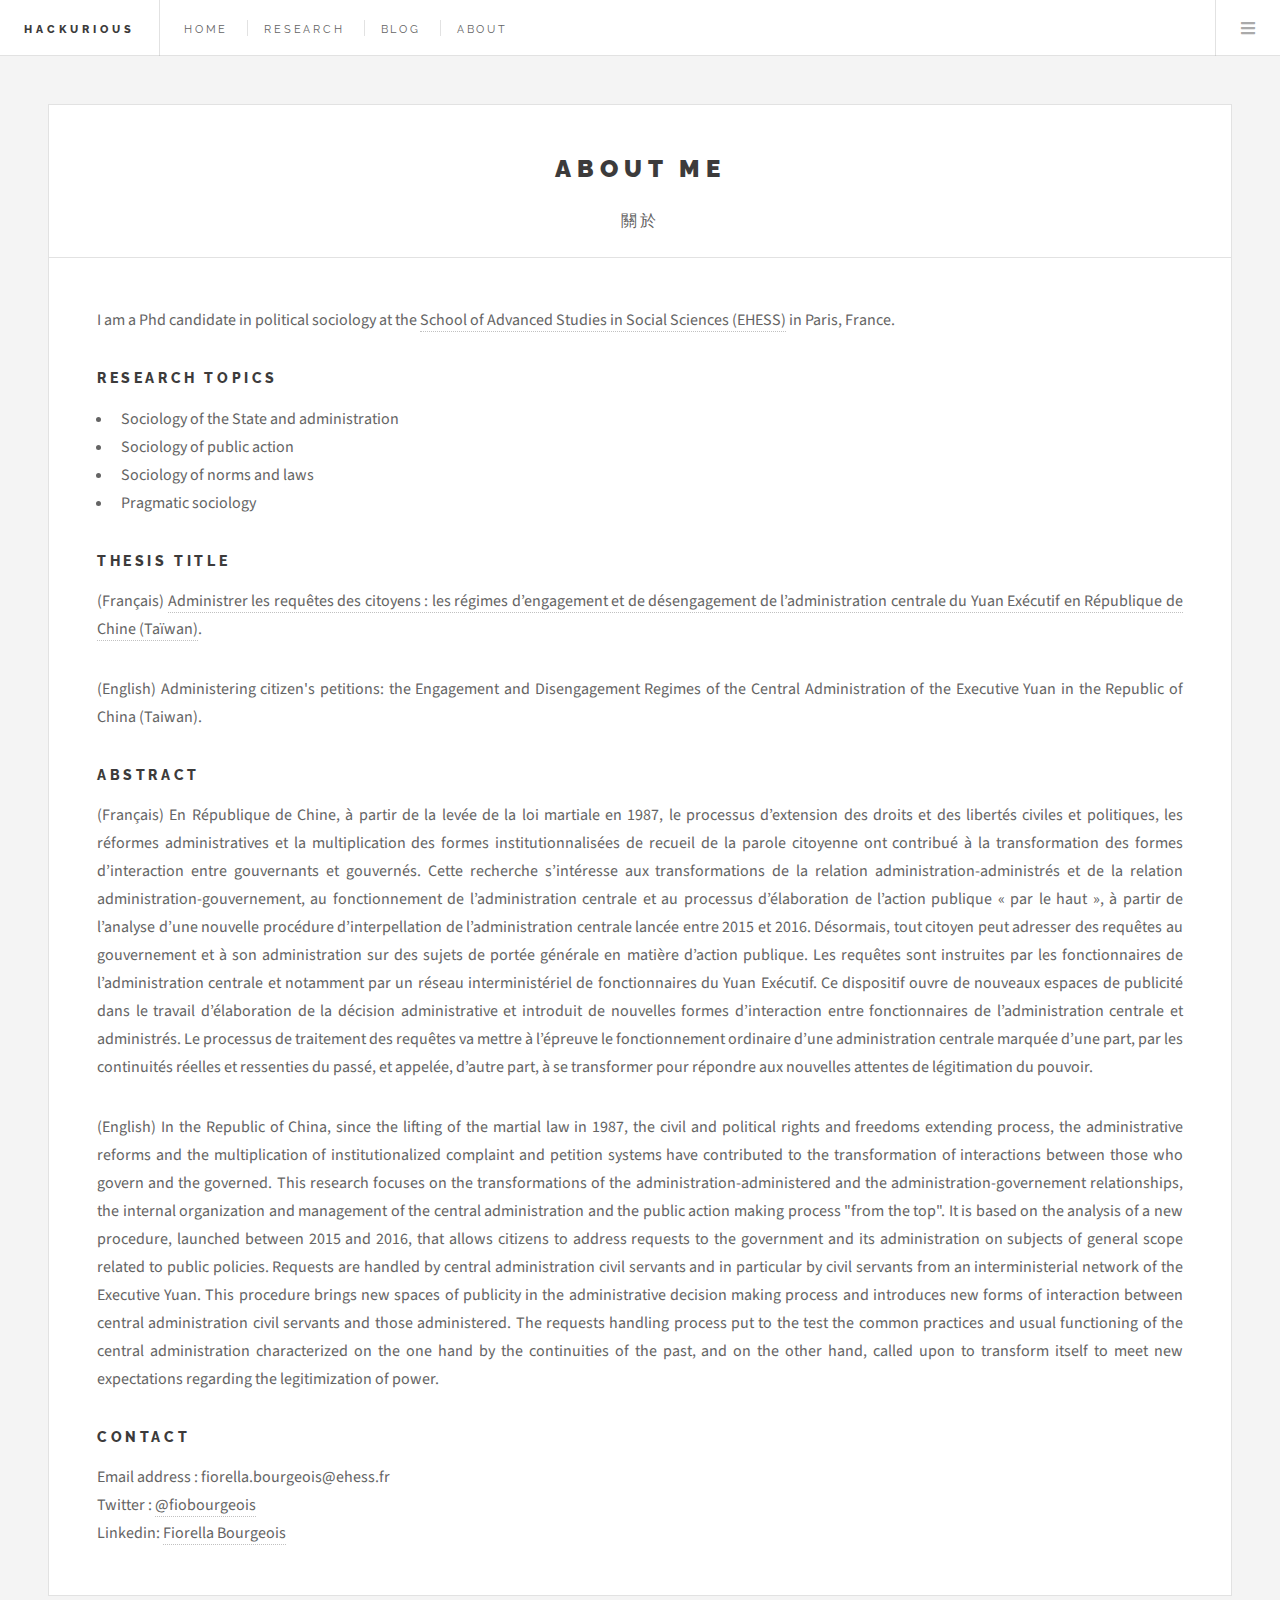
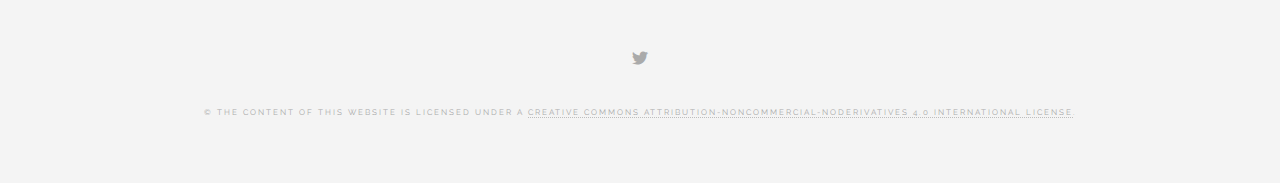
==== about.html @ 2784aa8d "Update about.html" ====
<!DOCTYPE HTML>
<!--
	Hackurious by Fiorella Bourgeois
    Type : about.html file
    Author : Fiorella Bourgeois (@fiobourgeois)
    Licence : The content of this website is under Creative Commons Attribution-Non Commercial-No Derivatives 4.0 International (CC BY-NC-ND 4.0).
-->
<html>
	<head>
		<title>Hackurious</title>
		<meta charset="utf-8" />
		<meta name="viewport" content="width=device-width, initial-scale=1, user-scalable=no" />
		<link rel="stylesheet" href="assets/css/main.css" />
	</head>
	<body class="single is-preload">

		<!-- Wrapper -->
			<div id="wrapper">

				<!-- Header -->
					<header id="header">
						<h1><a href="index.html">Hackurious</a></h1>
						<nav class="links">
							<ul>
								<li><a href="index.html">Home</a></li>
                                				<li><a href="research.html">Research</a></li>
								<li><a href="blog.html">Blog</a></li>
								<li><a href="about.html">About</a></li>
							</ul>
						</nav>
						<nav class="main">
							<ul>
								<li class="menu">
									<a class="fa-bars" href="#menu">Menu</a>
								</li>
							</ul>
						</nav>
					</header>

				<!-- Menu -->
					<section id="menu">

						<!-- Links -->
							<section>
								<ul class="links">
									<li>
										<a href="index.html">
											<h3>Home</h3>
										</a>
									</li>
                                    					<li>
										<a href="research.html">
											<h3>Research</h3>
										</a>
									</li>
									<li>
										<a href="blog.html">
											<h3>Blog</h3>
										</a>
									</li>
                                    					<li>
										<a href="about.html">
											<h3>About</h3>
										</a>
									</li>
								</ul>
							</section>
					</section>

				<!-- Main -->
					<div id="main">

						<!-- Post -->
							<article class="post">
								<header>
									<div class="title">
										<h2>About me</h2>
                                        <p><FONT size=3em>關於</FONT></p>
									</div>
								</header>
				<p class="paragraphe">I am a Phd candidate in political sociology at the <a href="https://www.ehess.fr/fr">School of Advanced Studies in Social Sciences (EHESS)</a> in Paris, France.</p>

				<h3>Research topics</h3>
                                
                                <ul>
				    <li>Sociology of the State and administration</li>
				    <li>Sociology of public action</li>
				    <li>Sociology of norms and laws</li>
                                    <li>Pragmatic sociology</li>
                                </ul>
								
                                <h3>Thesis title</h3>
                                
                                <p class="paragraphe"> (Français) <a href="https://theses.fr/s170798">Administrer les requêtes des citoyens : les régimes d’engagement et de désengagement de l’administration centrale du Yuan Exécutif en République de Chine (Taïwan)</a>.</p>
				
				<p class="paragraphe"> (English) Administering citizen's petitions: the Engagement and Disengagement Regimes of the Central Administration of the Executive Yuan in the Republic of China (Taiwan).</p>
								
				<h3>Abstract</h3>

				 <p class="paragraphe">(Français) En République de Chine, à partir de la levée de la loi martiale en 1987, le processus d’extension des droits et des libertés civiles et politiques, les réformes administratives et la multiplication des formes institutionnalisées de recueil de la parole citoyenne ont contribué à la transformation des formes d’interaction entre gouvernants et gouvernés. Cette recherche s’intéresse aux transformations de la relation administration-administrés et de la relation administration-gouvernement, au fonctionnement de l’administration centrale et au processus d’élaboration de l’action publique « par le haut », à partir de l’analyse d’une nouvelle procédure d’interpellation de l’administration centrale lancée entre 2015 et 2016. Désormais, tout citoyen peut adresser des requêtes au gouvernement et à son administration sur des sujets de portée générale en matière d’action publique. Les requêtes sont instruites par les fonctionnaires de l’administration centrale et notamment par un réseau interministériel de fonctionnaires du Yuan Exécutif. Ce dispositif ouvre de nouveaux espaces de publicité dans le travail d’élaboration de la décision administrative et introduit de nouvelles formes d’interaction entre fonctionnaires de l’administration centrale et administrés. Le processus de traitement des requêtes va mettre à l’épreuve le fonctionnement ordinaire d’une administration centrale marquée d’une part, par les continuités réelles et ressenties du passé, et appelée, d’autre part, à se transformer pour répondre aux nouvelles attentes de légitimation du pouvoir.</p>

				 <p class="paragraphe">(English) In the Republic of China, since the lifting of the martial law in 1987, the civil and political rights and freedoms extending process, the administrative reforms and the multiplication of institutionalized complaint and petition systems have contributed to the transformation of interactions between those who govern and the governed. This research focuses on the transformations of the administration-administered and the administration-governement relationships, the internal organization and management of the central administration and the public action making process "from the top". It is based on the analysis of a new procedure, launched between 2015 and 2016, that allows citizens to address requests to the government and its administration on subjects of general scope related to public policies. Requests are handled by central administration civil servants and in particular by civil servants from an interministerial network of the Executive Yuan. This procedure brings new spaces of publicity in the administrative decision making process and introduces new forms of interaction between central administration civil servants and those administered. The requests handling process put to the test the common practices and usual functioning of the central administration characterized on the one hand by the continuities of the past, and on the other hand, called upon to transform itself to meet new expectations regarding the legitimization of power.</p>
																
                                <h3>Contact</h3>
                                
                                <p>Email address : fiorella.bourgeois@ehess.fr
                                <br>
                                Twitter : <a href="https://twitter.com/fiobourgeois">@fiobourgeois</a>
                                <br>
                                Linkedin: <a href="https://www.linkedin.com/in/fiorellabourgeois/">Fiorella Bourgeois</a>
                                <br>
								
                                <footer>
								</footer>
							</article>

					</div>

				<!-- Footer -->
					<section id="footer">
						<ul class="icons">
							<li><a href="https://twitter.com/fiobourgeois" class="icon brands fa-twitter"><span class="label">Twitter</span></a></li>
						</ul>
				            <p class="copyright">&copy; The content of this website is licensed under a <a rel="license" href="http://creativecommons.org/licenses/by-nc-nd/4.0/">Creative Commons Attribution-NonCommercial-NoDerivatives 4.0 International License</a>.</p>
					</section>
        </div>
        
		<!-- Scripts -->
			<script src="assets/js/jquery.min.js"></script>
			<script src="assets/js/browser.min.js"></script>
			<script src="assets/js/breakpoints.min.js"></script>
			<script src="assets/js/util.js"></script>
			<script src="assets/js/main.js"></script>

	</body>
</html>
---- assets/css/main.css ----
@import url(fontawesome-all.min.css);
@import url("https://fonts.googleapis.com/css?family=Source+Sans+Pro:400,700|Raleway:400,800,900");

/*
	Derivative work of Future Imperfect by HTML5 UP
	Free for personal and commercial use under the CCA 3.0 license (html5up.net/license)
*/

html, body, div, span, applet, object,
iframe, h1, h2, h3, h4, h5, h6, p, blockquote,
pre, a, abbr, acronym, address, big, cite,
code, del, dfn, em, img, ins, kbd, q, s, samp,
small, strike, strong, sub, sup, tt, var, b,
u, i, center, dl, dt, dd, ol, ul, li, fieldset,
form, label, legend, table, caption, tbody,
tfoot, thead, tr, th, td, article, aside,
canvas, details, embed, figure, figcaption,
footer, header, hgroup, menu, nav, output, ruby,
section, summary, time, mark, audio, video {
	margin: 0;
	padding: 0;
	border: 0;
	font-size: 100%;
	font: inherit;
	vertical-align: baseline;}

article, aside, details, figcaption, figure,
footer, header, hgroup, menu, nav, section {
	display: block;}

body {
	line-height: 1;
}

ol, ul {
	list-style: none;
}

blockquote, q {
	quotes: none;
}

	blockquote:before, blockquote:after, q:before, q:after {
		content: '';
		content: none;
	}

table {
	border-collapse: collapse;
	border-spacing: 0;
}

body {
	-webkit-text-size-adjust: none;
}

mark {
	background-color: transparent;
	color: inherit;
}

input::-moz-focus-inner {
	border: 0;
	padding: 0;
}

input, select, textarea {
	-moz-appearance: none;
	-webkit-appearance: none;
	-ms-appearance: none;
	appearance: none;
}

/* Basic */

	@-ms-viewport {
		width: device-width;
	}

	body {
		-ms-overflow-style: scrollbar;
	}

	@media screen and (max-width: 480px) {

		html, body {
			min-width: 320px;
		}

	}

	html {
		box-sizing: border-box;
	}

	*, *:before, *:after {
		box-sizing: inherit;
	}

	body {
		background: #f4f4f4;
	}

		body.is-preload *, body.is-preload *:before, body.is-preload *:after {
			-moz-animation: none !important;
			-webkit-animation: none !important;
			-ms-animation: none !important;
			animation: none !important;
			-moz-transition: none !important;
			-webkit-transition: none !important;
			-ms-transition: none !important;
			transition: none !important;
		}

/* Type */

	body, input, select, textarea {
		color: #646464;
		font-family: "Source Sans Pro", Helvetica, sans-serif;
		font-size: 14pt;
		font-weight: 400;
		line-height: 1.75;
	}

		@media screen and (max-width: 1680px) {

			body, input, select, textarea {
				font-size: 12pt;
			}

		}

		@media screen and (max-width: 1280px) {

			body, input, select, textarea {
				font-size: 12pt;
			}

		}

		@media screen and (max-width: 980px) {

			body, input, select, textarea {
				font-size: 12pt;
			}

		}

		@media screen and (max-width: 736px) {

			body, input, select, textarea {
				font-size: 12pt;
			}

		}

		@media screen and (max-width: 480px) {

			body, input, select, textarea {
				font-size: 12pt;
			}

		}

	a {
		-moz-transition: color 0.2s ease, border-bottom-color 0.2s ease;
		-webkit-transition: color 0.2s ease, border-bottom-color 0.2s ease;
		-ms-transition: color 0.2s ease, border-bottom-color 0.2s ease;
		transition: color 0.2s ease, border-bottom-color 0.2s ease;
		border-bottom: dotted 1px rgba(160, 160, 160, 0.65);
		color: inherit;
		text-decoration: none;
	}

		a:before {
			-moz-transition: color 0.2s ease;
			-webkit-transition: color 0.2s ease;
			-ms-transition: color 0.2s ease;
			transition: color 0.2s ease;
		}

		a:hover {
			border-bottom-color: transparent;
			color: #2ebaae !important;
		}

			a:hover:before {
				color: #2ebaae !important;
			}

	strong, b {
		color: #3c3b3b;
		font-weight: 700;
	}

	em, i {
		font-style: italic;
	}

	p {
		margin: 0 0 2em 0;
	}

	h1, h2, h3, h4, h5, h6 {
		color: #3c3b3b;
		font-family: "Raleway", Helvetica, sans-serif;
		font-weight: 800;
		letter-spacing: 0.25em;
		line-height: 1.65;
		margin: 0 0 1em 0;
		text-transform: uppercase;
	}

		h1 a, h2 a, h3 a, h4 a, h5 a, h6 a {
			color: inherit;
			border-bottom: 0;
		}

	h2 {
		font-size: 1.1em;
	}

	h3 {
		font-size: 0.9em;
	}

	h4 {
		font-size: 0.7em;
	}

	h5 {
		font-size: 0.7em;
	}

	h6 {
		font-size: 0.7em;
	}

	sub {
		font-size: 0.8em;
		position: relative;
		top: 0.5em;
	}

	sup {
		font-size: 0.8em;
		position: relative;
		top: -0.5em;
	}

	blockquote {
		border-left: solid 4px rgba(160, 160, 160, 0.3);
		font-style: italic;
		margin: 0 0 2em 0;
		padding: 0.5em 0 0.5em 2em;
	}

	code {
		background: rgba(160, 160, 160, 0.075);
		border: solid 1px rgba(160, 160, 160, 0.3);
		font-family: "Courier New", monospace;
		font-size: 0.9em;
		margin: 0 0.25em;
		padding: 0.25em 0.65em;
	}

	pre {
		-webkit-overflow-scrolling: touch;
		font-family: "Courier New", monospace;
		font-size: 0.9em;
		margin: 0 0 2em 0;
	}

		pre code {
			display: block;
			line-height: 1.75em;
			padding: 1em 1.5em;
			overflow-x: auto;
		}

	hr {
		border: 0;
		border-bottom: solid 1px rgba(160, 160, 160, 0.3);
		margin: 2em 0;
	}

		hr.major {
			margin: 3em 0;
		}

	.align-left {
		text-align: left;
	}

	.align-center {
		text-align: center;
	}

	.align-right {
		text-align: right;
	}

/* Row */

	.row {
		display: flex;
		flex-wrap: wrap;
		box-sizing: border-box;
		align-items: stretch;
	}

		.row > * {
			box-sizing: border-box;
		}

		.row.gtr-uniform > * > :last-child {
			margin-bottom: 0;
		}

		.row.aln-left {
			justify-content: flex-start;
		}

		.row.aln-center {
			justify-content: center;
		}

		.row.aln-right {
			justify-content: flex-end;
		}

		.row.aln-top {
			align-items: flex-start;
		}

		.row.aln-middle {
			align-items: center;
		}

		.row.aln-bottom {
			align-items: flex-end;
		}

		.row > .imp {
			order: -1;
		}

		.row > .col-1 {
			width: 8.33333%;
		}

		.row > .off-1 {
			margin-left: 8.33333%;
		}

		.row > .col-2 {
			width: 16.66667%;
		}

		.row > .off-2 {
			margin-left: 16.66667%;
		}

		.row > .col-3 {
			width: 25%;
		}

		.row > .off-3 {
			margin-left: 25%;
		}

		.row > .col-4 {
			width: 33.33333%;
		}

		.row > .off-4 {
			margin-left: 33.33333%;
		}

		.row > .col-5 {
			width: 41.66667%;
		}

		.row > .off-5 {
			margin-left: 41.66667%;
		}

		.row > .col-6 {
			width: 50%;
		}

		.row > .off-6 {
			margin-left: 50%;
		}

		.row > .col-7 {
			width: 58.33333%;
		}

		.row > .off-7 {
			margin-left: 58.33333%;
		}

		.row > .col-8 {
			width: 66.66667%;
		}

		.row > .off-8 {
			margin-left: 66.66667%;
		}

		.row > .col-9 {
			width: 75%;
		}

		.row > .off-9 {
			margin-left: 75%;
		}

		.row > .col-10 {
			width: 83.33333%;
		}

		.row > .off-10 {
			margin-left: 83.33333%;
		}

		.row > .col-11 {
			width: 91.66667%;
		}

		.row > .off-11 {
			margin-left: 91.66667%;
		}

		.row > .col-12 {
			width: 100%;
		}

		.row > .off-12 {
			margin-left: 100%;
		}

		.row.gtr-0 {
			margin-top: 0;
			margin-left: 0em;
		}

			.row.gtr-0 > * {
				padding: 0 0 0 0em;
			}

			.row.gtr-0.gtr-uniform {
				margin-top: 0em;
			}

				.row.gtr-0.gtr-uniform > * {
					padding-top: 0em;
				}

		.row.gtr-25 {
			margin-top: 0;
			margin-left: -0.25em;
		}

			.row.gtr-25 > * {
				padding: 0 0 0 0.25em;
			}

			.row.gtr-25.gtr-uniform {
				margin-top: -0.25em;
			}

				.row.gtr-25.gtr-uniform > * {
					padding-top: 0.25em;
				}

		.row.gtr-50 {
			margin-top: 0;
			margin-left: -0.5em;
		}

			.row.gtr-50 > * {
				padding: 0 0 0 0.5em;
			}

			.row.gtr-50.gtr-uniform {
				margin-top: -0.5em;
			}

				.row.gtr-50.gtr-uniform > * {
					padding-top: 0.5em;
				}

		.row {
			margin-top: 0;
			margin-left: -1em;
		}

			.row > * {
				padding: 0 0 0 1em;
			}

			.row.gtr-uniform {
				margin-top: -1em;
			}

				.row.gtr-uniform > * {
					padding-top: 1em;
				}

		.row.gtr-150 {
			margin-top: 0;
			margin-left: -1.5em;
		}

			.row.gtr-150 > * {
				padding: 0 0 0 1.5em;
			}

			.row.gtr-150.gtr-uniform {
				margin-top: -1.5em;
			}

				.row.gtr-150.gtr-uniform > * {
					padding-top: 1.5em;
				}

		.row.gtr-200 {
			margin-top: 0;
			margin-left: -2em;
		}

			.row.gtr-200 > * {
				padding: 0 0 0 2em;
			}

			.row.gtr-200.gtr-uniform {
				margin-top: -2em;
			}

				.row.gtr-200.gtr-uniform > * {
					padding-top: 2em;
				}

		@media screen and (max-width: 1680px) {

			.row {
				display: flex;
				flex-wrap: wrap;
				box-sizing: border-box;
				align-items: stretch;
			}

				.row > * {
					box-sizing: border-box;
				}

				.row.gtr-uniform > * > :last-child {
					margin-bottom: 0;
				}

				.row.aln-left {
					justify-content: flex-start;
				}

				.row.aln-center {
					justify-content: center;
				}

				.row.aln-right {
					justify-content: flex-end;
				}

				.row.aln-top {
					align-items: flex-start;
				}

				.row.aln-middle {
					align-items: center;
				}

				.row.aln-bottom {
					align-items: flex-end;
				}

				.row > .imp-xlarge {
					order: -1;
				}

				.row > .col-1-xlarge {
					width: 8.33333%;
				}

				.row > .off-1-xlarge {
					margin-left: 8.33333%;
				}

				.row > .col-2-xlarge {
					width: 16.66667%;
				}

				.row > .off-2-xlarge {
					margin-left: 16.66667%;
				}

				.row > .col-3-xlarge {
					width: 25%;
				}

				.row > .off-3-xlarge {
					margin-left: 25%;
				}

				.row > .col-4-xlarge {
					width: 33.33333%;
				}

				.row > .off-4-xlarge {
					margin-left: 33.33333%;
				}

				.row > .col-5-xlarge {
					width: 41.66667%;
				}

				.row > .off-5-xlarge {
					margin-left: 41.66667%;
				}

				.row > .col-6-xlarge {
					width: 50%;
				}

				.row > .off-6-xlarge {
					margin-left: 50%;
				}

				.row > .col-7-xlarge {
					width: 58.33333%;
				}

				.row > .off-7-xlarge {
					margin-left: 58.33333%;
				}

				.row > .col-8-xlarge {
					width: 66.66667%;
				}

				.row > .off-8-xlarge {
					margin-left: 66.66667%;
				}

				.row > .col-9-xlarge {
					width: 75%;
				}

				.row > .off-9-xlarge {
					margin-left: 75%;
				}

				.row > .col-10-xlarge {
					width: 83.33333%;
				}

				.row > .off-10-xlarge {
					margin-left: 83.33333%;
				}

				.row > .col-11-xlarge {
					width: 91.66667%;
				}

				.row > .off-11-xlarge {
					margin-left: 91.66667%;
				}

				.row > .col-12-xlarge {
					width: 100%;
				}

				.row > .off-12-xlarge {
					margin-left: 100%;
				}

				.row.gtr-0 {
					margin-top: 0;
					margin-left: 0em;
				}

					.row.gtr-0 > * {
						padding: 0 0 0 0em;
					}

					.row.gtr-0.gtr-uniform {
						margin-top: 0em;
					}

						.row.gtr-0.gtr-uniform > * {
							padding-top: 0em;
						}

				.row.gtr-25 {
					margin-top: 0;
					margin-left: -0.25em;
				}

					.row.gtr-25 > * {
						padding: 0 0 0 0.25em;
					}

					.row.gtr-25.gtr-uniform {
						margin-top: -0.25em;
					}

						.row.gtr-25.gtr-uniform > * {
							padding-top: 0.25em;
						}

				.row.gtr-50 {
					margin-top: 0;
					margin-left: -0.5em;
				}

					.row.gtr-50 > * {
						padding: 0 0 0 0.5em;
					}

					.row.gtr-50.gtr-uniform {
						margin-top: -0.5em;
					}

						.row.gtr-50.gtr-uniform > * {
							padding-top: 0.5em;
						}

				.row {
					margin-top: 0;
					margin-left: -1em;
				}

					.row > * {
						padding: 0 0 0 1em;
					}

					.row.gtr-uniform {
						margin-top: -1em;
					}

						.row.gtr-uniform > * {
							padding-top: 1em;
						}

				.row.gtr-150 {
					margin-top: 0;
					margin-left: -1.5em;
				}

					.row.gtr-150 > * {
						padding: 0 0 0 1.5em;
					}

					.row.gtr-150.gtr-uniform {
						margin-top: -1.5em;
					}

						.row.gtr-150.gtr-uniform > * {
							padding-top: 1.5em;
						}

				.row.gtr-200 {
					margin-top: 0;
					margin-left: -2em;
				}

					.row.gtr-200 > * {
						padding: 0 0 0 2em;
					}

					.row.gtr-200.gtr-uniform {
						margin-top: -2em;
					}

						.row.gtr-200.gtr-uniform > * {
							padding-top: 2em;
						}

		}

		@media screen and (max-width: 1280px) {

			.row {
				display: flex;
				flex-wrap: wrap;
				box-sizing: border-box;
				align-items: stretch;
			}

				.row > * {
					box-sizing: border-box;
				}

				.row.gtr-uniform > * > :last-child {
					margin-bottom: 0;
				}

				.row.aln-left {
					justify-content: flex-start;
				}

				.row.aln-center {
					justify-content: center;
				}

				.row.aln-right {
					justify-content: flex-end;
				}

				.row.aln-top {
					align-items: flex-start;
				}

				.row.aln-middle {
					align-items: center;
				}

				.row.aln-bottom {
					align-items: flex-end;
				}

				.row > .imp-large {
					order: -1;
				}

				.row > .col-1-large {
					width: 8.33333%;
				}

				.row > .off-1-large {
					margin-left: 8.33333%;
				}

				.row > .col-2-large {
					width: 16.66667%;
				}

				.row > .off-2-large {
					margin-left: 16.66667%;
				}

				.row > .col-3-large {
					width: 25%;
				}

				.row > .off-3-large {
					margin-left: 25%;
				}

				.row > .col-4-large {
					width: 33.33333%;
				}

				.row > .off-4-large {
					margin-left: 33.33333%;
				}

				.row > .col-5-large {
					width: 41.66667%;
				}

				.row > .off-5-large {
					margin-left: 41.66667%;
				}

				.row > .col-6-large {
					width: 50%;
				}

				.row > .off-6-large {
					margin-left: 50%;
				}

				.row > .col-7-large {
					width: 58.33333%;
				}

				.row > .off-7-large {
					margin-left: 58.33333%;
				}

				.row > .col-8-large {
					width: 66.66667%;
				}

				.row > .off-8-large {
					margin-left: 66.66667%;
				}

				.row > .col-9-large {
					width: 75%;
				}

				.row > .off-9-large {
					margin-left: 75%;
				}

				.row > .col-10-large {
					width: 83.33333%;
				}

				.row > .off-10-large {
					margin-left: 83.33333%;
				}

				.row > .col-11-large {
					width: 91.66667%;
				}

				.row > .off-11-large {
					margin-left: 91.66667%;
				}

				.row > .col-12-large {
					width: 100%;
				}

				.row > .off-12-large {
					margin-left: 100%;
				}

				.row.gtr-0 {
					margin-top: 0;
					margin-left: 0em;
				}

					.row.gtr-0 > * {
						padding: 0 0 0 0em;
					}

					.row.gtr-0.gtr-uniform {
						margin-top: 0em;
					}

						.row.gtr-0.gtr-uniform > * {
							padding-top: 0em;
						}

				.row.gtr-25 {
					margin-top: 0;
					margin-left: -0.25em;
				}

					.row.gtr-25 > * {
						padding: 0 0 0 0.25em;
					}

					.row.gtr-25.gtr-uniform {
						margin-top: -0.25em;
					}

						.row.gtr-25.gtr-uniform > * {
							padding-top: 0.25em;
						}

				.row.gtr-50 {
					margin-top: 0;
					margin-left: -0.5em;
				}

					.row.gtr-50 > * {
						padding: 0 0 0 0.5em;
					}

					.row.gtr-50.gtr-uniform {
						margin-top: -0.5em;
					}

						.row.gtr-50.gtr-uniform > * {
							padding-top: 0.5em;
						}

				.row {
					margin-top: 0;
					margin-left: -1em;
				}

					.row > * {
						padding: 0 0 0 1em;
					}

					.row.gtr-uniform {
						margin-top: -1em;
					}

						.row.gtr-uniform > * {
							padding-top: 1em;
						}

				.row.gtr-150 {
					margin-top: 0;
					margin-left: -1.5em;
				}

					.row.gtr-150 > * {
						padding: 0 0 0 1.5em;
					}

					.row.gtr-150.gtr-uniform {
						margin-top: -1.5em;
					}

						.row.gtr-150.gtr-uniform > * {
							padding-top: 1.5em;
						}

				.row.gtr-200 {
					margin-top: 0;
					margin-left: -2em;
				}

					.row.gtr-200 > * {
						padding: 0 0 0 2em;
					}

					.row.gtr-200.gtr-uniform {
						margin-top: -2em;
					}

						.row.gtr-200.gtr-uniform > * {
							padding-top: 2em;
						}

		}

		@media screen and (max-width: 980px) {

			.row {
				display: flex;
				flex-wrap: wrap;
				box-sizing: border-box;
				align-items: stretch;
			}

				.row > * {
					box-sizing: border-box;
				}

				.row.gtr-uniform > * > :last-child {
					margin-bottom: 0;
				}

				.row.aln-left {
					justify-content: flex-start;
				}

				.row.aln-center {
					justify-content: center;
				}

				.row.aln-right {
					justify-content: flex-end;
				}

				.row.aln-top {
					align-items: flex-start;
				}

				.row.aln-middle {
					align-items: center;
				}

				.row.aln-bottom {
					align-items: flex-end;
				}

				.row > .imp-medium {
					order: -1;
				}

				.row > .col-1-medium {
					width: 8.33333%;
				}

				.row > .off-1-medium {
					margin-left: 8.33333%;
				}

				.row > .col-2-medium {
					width: 16.66667%;
				}

				.row > .off-2-medium {
					margin-left: 16.66667%;
				}

				.row > .col-3-medium {
					width: 25%;
				}

				.row > .off-3-medium {
					margin-left: 25%;
				}

				.row > .col-4-medium {
					width: 33.33333%;
				}

				.row > .off-4-medium {
					margin-left: 33.33333%;
				}

				.row > .col-5-medium {
					width: 41.66667%;
				}

				.row > .off-5-medium {
					margin-left: 41.66667%;
				}

				.row > .col-6-medium {
					width: 50%;
				}

				.row > .off-6-medium {
					margin-left: 50%;
				}

				.row > .col-7-medium {
					width: 58.33333%;
				}

				.row > .off-7-medium {
					margin-left: 58.33333%;
				}

				.row > .col-8-medium {
					width: 66.66667%;
				}

				.row > .off-8-medium {
					margin-left: 66.66667%;
				}

				.row > .col-9-medium {
					width: 75%;
				}

				.row > .off-9-medium {
					margin-left: 75%;
				}

				.row > .col-10-medium {
					width: 83.33333%;
				}

				.row > .off-10-medium {
					margin-left: 83.33333%;
				}

				.row > .col-11-medium {
					width: 91.66667%;
				}

				.row > .off-11-medium {
					margin-left: 91.66667%;
				}

				.row > .col-12-medium {
					width: 100%;
				}

				.row > .off-12-medium {
					margin-left: 100%;
				}

				.row.gtr-0 {
					margin-top: 0;
					margin-left: 0em;
				}

					.row.gtr-0 > * {
						padding: 0 0 0 0em;
					}

					.row.gtr-0.gtr-uniform {
						margin-top: 0em;
					}

						.row.gtr-0.gtr-uniform > * {
							padding-top: 0em;
						}

				.row.gtr-25 {
					margin-top: 0;
					margin-left: -0.25em;
				}

					.row.gtr-25 > * {
						padding: 0 0 0 0.25em;
					}

					.row.gtr-25.gtr-uniform {
						margin-top: -0.25em;
					}

						.row.gtr-25.gtr-uniform > * {
							padding-top: 0.25em;
						}

				.row.gtr-50 {
					margin-top: 0;
					margin-left: -0.5em;
				}

					.row.gtr-50 > * {
						padding: 0 0 0 0.5em;
					}

					.row.gtr-50.gtr-uniform {
						margin-top: -0.5em;
					}

						.row.gtr-50.gtr-uniform > * {
							padding-top: 0.5em;
						}

				.row {
					margin-top: 0;
					margin-left: -1em;
				}

					.row > * {
						padding: 0 0 0 1em;
					}

					.row.gtr-uniform {
						margin-top: -1em;
					}

						.row.gtr-uniform > * {
							padding-top: 1em;
						}

				.row.gtr-150 {
					margin-top: 0;
					margin-left: -1.5em;
				}

					.row.gtr-150 > * {
						padding: 0 0 0 1.5em;
					}

					.row.gtr-150.gtr-uniform {
						margin-top: -1.5em;
					}

						.row.gtr-150.gtr-uniform > * {
							padding-top: 1.5em;
						}

				.row.gtr-200 {
					margin-top: 0;
					margin-left: -2em;
				}

					.row.gtr-200 > * {
						padding: 0 0 0 2em;
					}

					.row.gtr-200.gtr-uniform {
						margin-top: -2em;
					}

						.row.gtr-200.gtr-uniform > * {
							padding-top: 2em;
						}

		}

		@media screen and (max-width: 736px) {

			.row {
				display: flex;
				flex-wrap: wrap;
				box-sizing: border-box;
				align-items: stretch;
			}

				.row > * {
					box-sizing: border-box;
				}

				.row.gtr-uniform > * > :last-child {
					margin-bottom: 0;
				}

				.row.aln-left {
					justify-content: flex-start;
				}

				.row.aln-center {
					justify-content: center;
				}

				.row.aln-right {
					justify-content: flex-end;
				}

				.row.aln-top {
					align-items: flex-start;
				}

				.row.aln-middle {
					align-items: center;
				}

				.row.aln-bottom {
					align-items: flex-end;
				}

				.row > .imp-small {
					order: -1;
				}

				.row > .col-1-small {
					width: 8.33333%;
				}

				.row > .off-1-small {
					margin-left: 8.33333%;
				}

				.row > .col-2-small {
					width: 16.66667%;
				}

				.row > .off-2-small {
					margin-left: 16.66667%;
				}

				.row > .col-3-small {
					width: 25%;
				}

				.row > .off-3-small {
					margin-left: 25%;
				}

				.row > .col-4-small {
					width: 33.33333%;
				}

				.row > .off-4-small {
					margin-left: 33.33333%;
				}

				.row > .col-5-small {
					width: 41.66667%;
				}

				.row > .off-5-small {
					margin-left: 41.66667%;
				}

				.row > .col-6-small {
					width: 50%;
				}

				.row > .off-6-small {
					margin-left: 50%;
				}

				.row > .col-7-small {
					width: 58.33333%;
				}

				.row > .off-7-small {
					margin-left: 58.33333%;
				}

				.row > .col-8-small {
					width: 66.66667%;
				}

				.row > .off-8-small {
					margin-left: 66.66667%;
				}

				.row > .col-9-small {
					width: 75%;
				}

				.row > .off-9-small {
					margin-left: 75%;
				}

				.row > .col-10-small {
					width: 83.33333%;
				}

				.row > .off-10-small {
					margin-left: 83.33333%;
				}

				.row > .col-11-small {
					width: 91.66667%;
				}

				.row > .off-11-small {
					margin-left: 91.66667%;
				}

				.row > .col-12-small {
					width: 100%;
				}

				.row > .off-12-small {
					margin-left: 100%;
				}

				.row.gtr-0 {
					margin-top: 0;
					margin-left: 0em;
				}

					.row.gtr-0 > * {
						padding: 0 0 0 0em;
					}

					.row.gtr-0.gtr-uniform {
						margin-top: 0em;
					}

						.row.gtr-0.gtr-uniform > * {
							padding-top: 0em;
						}

				.row.gtr-25 {
					margin-top: 0;
					margin-left: -0.25em;
				}

					.row.gtr-25 > * {
						padding: 0 0 0 0.25em;
					}

					.row.gtr-25.gtr-uniform {
						margin-top: -0.25em;
					}

						.row.gtr-25.gtr-uniform > * {
							padding-top: 0.25em;
						}

				.row.gtr-50 {
					margin-top: 0;
					margin-left: -0.5em;
				}

					.row.gtr-50 > * {
						padding: 0 0 0 0.5em;
					}

					.row.gtr-50.gtr-uniform {
						margin-top: -0.5em;
					}

						.row.gtr-50.gtr-uniform > * {
							padding-top: 0.5em;
						}

				.row {
					margin-top: 0;
					margin-left: -1em;
				}

					.row > * {
						padding: 0 0 0 1em;
					}

					.row.gtr-uniform {
						margin-top: -1em;
					}

						.row.gtr-uniform > * {
							padding-top: 1em;
						}

				.row.gtr-150 {
					margin-top: 0;
					margin-left: -1.5em;
				}

					.row.gtr-150 > * {
						padding: 0 0 0 1.5em;
					}

					.row.gtr-150.gtr-uniform {
						margin-top: -1.5em;
					}

						.row.gtr-150.gtr-uniform > * {
							padding-top: 1.5em;
						}

				.row.gtr-200 {
					margin-top: 0;
					margin-left: -2em;
				}

					.row.gtr-200 > * {
						padding: 0 0 0 2em;
					}

					.row.gtr-200.gtr-uniform {
						margin-top: -2em;
					}

						.row.gtr-200.gtr-uniform > * {
							padding-top: 2em;
						}

		}

		@media screen and (max-width: 480px) {

			.row {
				display: flex;
				flex-wrap: wrap;
				box-sizing: border-box;
				align-items: stretch;
			}

				.row > * {
					box-sizing: border-box;
				}

				.row.gtr-uniform > * > :last-child {
					margin-bottom: 0;
				}

				.row.aln-left {
					justify-content: flex-start;
				}

				.row.aln-center {
					justify-content: center;
				}

				.row.aln-right {
					justify-content: flex-end;
				}

				.row.aln-top {
					align-items: flex-start;
				}

				.row.aln-middle {
					align-items: center;
				}

				.row.aln-bottom {
					align-items: flex-end;
				}

				.row > .imp-xsmall {
					order: -1;
				}

				.row > .col-1-xsmall {
					width: 8.33333%;
				}

				.row > .off-1-xsmall {
					margin-left: 8.33333%;
				}

				.row > .col-2-xsmall {
					width: 16.66667%;
				}

				.row > .off-2-xsmall {
					margin-left: 16.66667%;
				}

				.row > .col-3-xsmall {
					width: 25%;
				}

				.row > .off-3-xsmall {
					margin-left: 25%;
				}

				.row > .col-4-xsmall {
					width: 33.33333%;
				}

				.row > .off-4-xsmall {
					margin-left: 33.33333%;
				}

				.row > .col-5-xsmall {
					width: 41.66667%;
				}

				.row > .off-5-xsmall {
					margin-left: 41.66667%;
				}

				.row > .col-6-xsmall {
					width: 50%;
				}

				.row > .off-6-xsmall {
					margin-left: 50%;
				}

				.row > .col-7-xsmall {
					width: 58.33333%;
				}

				.row > .off-7-xsmall {
					margin-left: 58.33333%;
				}

				.row > .col-8-xsmall {
					width: 66.66667%;
				}

				.row > .off-8-xsmall {
					margin-left: 66.66667%;
				}

				.row > .col-9-xsmall {
					width: 75%;
				}

				.row > .off-9-xsmall {
					margin-left: 75%;
				}

				.row > .col-10-xsmall {
					width: 83.33333%;
				}

				.row > .off-10-xsmall {
					margin-left: 83.33333%;
				}

				.row > .col-11-xsmall {
					width: 91.66667%;
				}

				.row > .off-11-xsmall {
					margin-left: 91.66667%;
				}

				.row > .col-12-xsmall {
					width: 100%;
				}

				.row > .off-12-xsmall {
					margin-left: 100%;
				}

				.row.gtr-0 {
					margin-top: 0;
					margin-left: 0em;
				}

					.row.gtr-0 > * {
						padding: 0 0 0 0em;
					}

					.row.gtr-0.gtr-uniform {
						margin-top: 0em;
					}

						.row.gtr-0.gtr-uniform > * {
							padding-top: 0em;
						}

				.row.gtr-25 {
					margin-top: 0;
					margin-left: -0.25em;
				}

					.row.gtr-25 > * {
						padding: 0 0 0 0.25em;
					}

					.row.gtr-25.gtr-uniform {
						margin-top: -0.25em;
					}

						.row.gtr-25.gtr-uniform > * {
							padding-top: 0.25em;
						}

				.row.gtr-50 {
					margin-top: 0;
					margin-left: -0.5em;
				}

					.row.gtr-50 > * {
						padding: 0 0 0 0.5em;
					}

					.row.gtr-50.gtr-uniform {
						margin-top: -0.5em;
					}

						.row.gtr-50.gtr-uniform > * {
							padding-top: 0.5em;
						}

				.row {
					margin-top: 0;
					margin-left: -1em;
				}

					.row > * {
						padding: 0 0 0 1em;
					}

					.row.gtr-uniform {
						margin-top: -1em;
					}

						.row.gtr-uniform > * {
							padding-top: 1em;
						}

				.row.gtr-150 {
					margin-top: 0;
					margin-left: -1.5em;
				}

					.row.gtr-150 > * {
						padding: 0 0 0 1.5em;
					}

					.row.gtr-150.gtr-uniform {
						margin-top: -1.5em;
					}

						.row.gtr-150.gtr-uniform > * {
							padding-top: 1.5em;
						}

				.row.gtr-200 {
					margin-top: 0;
					margin-left: -2em;
				}

					.row.gtr-200 > * {
						padding: 0 0 0 2em;
					}

					.row.gtr-200.gtr-uniform {
						margin-top: -2em;
					}

						.row.gtr-200.gtr-uniform > * {
							padding-top: 2em;
						}

		}

/* Author */

	.author {
		display: -moz-flex;
		display: -webkit-flex;
		display: -ms-flex;
		display: flex;
		-moz-flex-direction: row;
		-webkit-flex-direction: row;
		-ms-flex-direction: row;
		flex-direction: row;
		-moz-align-items: center;
		-webkit-align-items: center;
		-ms-align-items: center;
		align-items: center;
		-moz-justify-content: -moz-flex-end;
		-webkit-justify-content: -webkit-flex-end;
		-ms-justify-content: -ms-flex-end;
		justify-content: flex-end;
		border-bottom: 0;
		font-family: "Raleway", Helvetica, sans-serif;
		font-size: 0.6em;
		font-weight: 400;
		letter-spacing: 0.25em;
		text-transform: uppercase;
		white-space: nowrap;
	}

		.author .name {
			-moz-transition: border-bottom-color 0.2s ease;
			-webkit-transition: border-bottom-color 0.2s ease;
			-ms-transition: border-bottom-color 0.2s ease;
			transition: border-bottom-color 0.2s ease;
			border-bottom: dotted 1px rgba(160, 160, 160, 0.65);
			display: block;
			margin: 0 1.5em 0 0;
		}

		.author img {
			border-radius: 100%;
			display: block;
			width: 4em;
		}

		.author:hover .name {
			border-bottom-color: transparent;
		}

/* Blurb */

	.blurb h2 {
		font-size: 0.8em;
		margin: 0 0 1.5em 0;
	}

	.blurb h3 {
		font-size: 0.7em;
	}

	.blurb p {
		font-size: 0.9em;
	}

/* Box */

	.box {
		border: solid 1px rgba(160, 160, 160, 0.3);
		margin-bottom: 2em;
		padding: 1.5em;
	}

		.box > :last-child,
		.box > :last-child > :last-child,
		.box > :last-child > :last-child > :last-child {
			margin-bottom: 0;
		}

		.box.alt {
			border: 0;
			border-radius: 0;
			padding: 0;
		}

/* Button */

	input[type="submit"],
	input[type="reset"],
	input[type="button"],
	button,
	.button {
		-moz-appearance: none;
		-webkit-appearance: none;
		-ms-appearance: none;
		appearance: none;
		-moz-transition: background-color 0.2s ease, box-shadow 0.2s ease, color 0.2s ease;
		-webkit-transition: background-color 0.2s ease, box-shadow 0.2s ease, color 0.2s ease;
		-ms-transition: background-color 0.2s ease, box-shadow 0.2s ease, color 0.2s ease;
		transition: background-color 0.2s ease, box-shadow 0.2s ease, color 0.2s ease;
		background-color: transparent;
		border: 0;
		box-shadow: inset 0 0 0 1px rgba(160, 160, 160, 0.3);
		color: #3c3b3b !important;
		cursor: pointer;
		display: inline-block;
		font-family: "Raleway", Helvetica, sans-serif;
		font-size: 0.6em;
		font-weight: 800;
		height: 4.8125em;
		letter-spacing: 0.25em;
		line-height: 4.8125em;
		padding: 0 2.5em;
		text-align: center;
		text-decoration: none;
		text-transform: uppercase;
		white-space: nowrap;
	}

		input[type="submit"]:hover,
		input[type="reset"]:hover,
		input[type="button"]:hover,
		button:hover,
		.button:hover {
			box-shadow: inset 0 0 0 1px #2ebaae;
			color: #2ebaae !important;
		}

			input[type="submit"]:hover:active,
			input[type="reset"]:hover:active,
			input[type="button"]:hover:active,
			button:hover:active,
			.button:hover:active {
				background-color: rgba(46, 186, 174, 0.05);
			}

		input[type="submit"]:before, input[type="submit"]:after,
		input[type="reset"]:before,
		input[type="reset"]:after,
		input[type="button"]:before,
		input[type="button"]:after,
		button:before,
		button:after,
		.button:before,
		.button:after {
			color: #aaaaaa;
			position: relative;
		}

		input[type="submit"]:before,
		input[type="reset"]:before,
		input[type="button"]:before,
		button:before,
		.button:before {
			left: -1em;
			padding: 0 0 0 0.75em;
		}

		input[type="submit"]:after,
		input[type="reset"]:after,
		input[type="button"]:after,
		button:after,
		.button:after {
			left: 1em;
			padding: 0 0.75em 0 0;
		}

		input[type="submit"].fit,
		input[type="reset"].fit,
		input[type="button"].fit,
		button.fit,
		.button.fit {
			width: 100%;
		}

		input[type="submit"].large,
		input[type="reset"].large,
		input[type="button"].large,
		button.large,
		.button.large {
			font-size: 0.7em;
			padding: 0 3em;
		}

		input[type="submit"].small,
		input[type="reset"].small,
		input[type="button"].small,
		button.small,
		.button.small {
			font-size: 0.5em;
		}

		input[type="submit"].disabled, input[type="submit"]:disabled,
		input[type="reset"].disabled,
		input[type="reset"]:disabled,
		input[type="button"].disabled,
		input[type="button"]:disabled,
		button.disabled,
		button:disabled,
		.button.disabled,
		.button:disabled {
			pointer-events: none;
			color: rgba(160, 160, 160, 0.3) !important;
		}

			input[type="submit"].disabled:before, input[type="submit"]:disabled:before,
			input[type="reset"].disabled:before,
			input[type="reset"]:disabled:before,
			input[type="button"].disabled:before,
			input[type="button"]:disabled:before,
			button.disabled:before,
			button:disabled:before,
			.button.disabled:before,
			.button:disabled:before {
				color: rgba(160, 160, 160, 0.3) !important;
			}


	label {
		color: #3c3b3b;
		display: block;
		font-size: 0.9em;
		font-weight: 700;
		margin: 0 0 1em 0;
	}

	input[type="text"],
	input[type="password"],
	input[type="email"],
	input[type="tel"],
	select,
	textarea {
		-moz-appearance: none;
		-webkit-appearance: none;
		-ms-appearance: none;
		appearance: none;
		background: rgba(160, 160, 160, 0.075);
		border: none;
		border: solid 1px rgba(160, 160, 160, 0.3);
		border-radius: 0;
		color: inherit;
		display: block;
		outline: 0;
		padding: 0 1em;
		text-decoration: none;
		width: 100%;
	}

		input[type="text"]:invalid,
		input[type="password"]:invalid,
		input[type="email"]:invalid,
		input[type="tel"]:invalid,
		select:invalid,
		textarea:invalid {
			box-shadow: none;
		}

		input[type="text"]:focus,
		input[type="password"]:focus,
		input[type="email"]:focus,
		input[type="tel"]:focus,
		select:focus,
		textarea:focus {
			border-color: #2ebaae;
			box-shadow: inset 0 0 0 1px #2ebaae;
		}

	.select-wrapper {
		text-decoration: none;
		display: block;
		position: relative;
	}

		.select-wrapper:before {
			-moz-osx-font-smoothing: grayscale;
			-webkit-font-smoothing: antialiased;
			display: inline-block;
			font-style: normal;
			font-variant: normal;
			text-rendering: auto;
			line-height: 1;
			text-transform: none !important;
			font-family: 'Font Awesome 5 Free';
			font-weight: 900;
		}

		.select-wrapper:before {
			color: rgba(160, 160, 160, 0.3);
			content: '\f078';
			display: block;
			height: 2.75em;
			line-height: 2.75em;
			pointer-events: none;
			position: absolute;
			right: 0;
			text-align: center;
			top: 0;
			width: 2.75em;
		}

		.select-wrapper select::-ms-expand {
			display: none;
		}

	select {
		background-image: url("data:image/svg+xml;charset=utf8,%3Csvg xmlns='http://www.w3.org/2000/svg' width='40' height='40' preserveAspectRatio='none' viewBox='0 0 40 40'%3E%3Cpath d='M9.4,12.3l10.4,10.4l10.4-10.4c0.2-0.2,0.5-0.4,0.9-0.4c0.3,0,0.6,0.1,0.9,0.4l3.3,3.3c0.2,0.2,0.4,0.5,0.4,0.9 c0,0.4-0.1,0.6-0.4,0.9L20.7,31.9c-0.2,0.2-0.5,0.4-0.9,0.4c-0.3,0-0.6-0.1-0.9-0.4L4.3,17.3c-0.2-0.2-0.4-0.5-0.4-0.9 c0-0.4,0.1-0.6,0.4-0.9l3.3-3.3c0.2-0.2,0.5-0.4,0.9-0.4S9.1,12.1,9.4,12.3z' fill='rgba(160, 160, 160, 0.3)' /%3E%3C/svg%3E");
		background-size: 1.25rem;
		background-repeat: no-repeat;
		background-position: calc(100% - 1rem) center;
		height: 2.75em;
		padding-right: 2.75em;
		text-overflow: ellipsis;
	}

		select option {
			color: #3c3b3b;
			background: #ffffff;
		}

		select:focus::-ms-value {
			background-color: transparent;
		}

		select::-ms-expand {
			display: none;
		}

	input[type="text"],
	input[type="password"],
	input[type="email"],
	select {
		height: 2.75em;
	}

	textarea {
		padding: 0.75em 1em;
	}

	input[type="checkbox"],
	input[type="radio"] {
		-moz-appearance: none;
		-webkit-appearance: none;
		-ms-appearance: none;
		appearance: none;
		display: block;
		float: left;
		margin-right: -2em;
		opacity: 0;
		width: 1em;
		z-index: -1;
	}

		input[type="checkbox"] + label,
		input[type="radio"] + label {
			text-decoration: none;
			color: #646464;
			cursor: pointer;
			display: inline-block;
			font-size: 1em;
			font-weight: 400;
			padding-left: 2.4em;
			padding-right: 0.75em;
			position: relative;
		}

			input[type="checkbox"] + label:before,
			input[type="radio"] + label:before {
				-moz-osx-font-smoothing: grayscale;
				-webkit-font-smoothing: antialiased;
				display: inline-block;
				font-style: normal;
				font-variant: normal;
				text-rendering: auto;
				line-height: 1;
				text-transform: none !important;
				font-family: 'Font Awesome 5 Free';
				font-weight: 900;
			}

			input[type="checkbox"] + label:before,
			input[type="radio"] + label:before {
				background: rgba(160, 160, 160, 0.075);
				border: solid 1px rgba(160, 160, 160, 0.3);
				content: '';
				display: inline-block;
				font-size: 0.8em;
				height: 2.0625em;
				left: 0;
				line-height: 2.0625em;
				position: absolute;
				text-align: center;
				top: 0;
				width: 2.0625em;
			}

		input[type="checkbox"]:checked + label:before,
		input[type="radio"]:checked + label:before {
			background: #3c3b3b;
			border-color: #3c3b3b;
			color: #ffffff;
			content: '\f00c';
		}

		input[type="checkbox"]:focus + label:before,
		input[type="radio"]:focus + label:before {
			border-color: #2ebaae;
			box-shadow: 0 0 0 1px #2ebaae;
		}

	input[type="radio"] + label:before {
		border-radius: 100%;
	}

	::-webkit-input-placeholder {
		color: #aaaaaa !important;
		opacity: 1.0;
	}

	:-moz-placeholder {
		color: #aaaaaa !important;
		opacity: 1.0;
	}

	::-moz-placeholder {
		color: #aaaaaa !important;
		opacity: 1.0;
	}

	:-ms-input-placeholder {
		color: #aaaaaa !important;
		opacity: 1.0;
	}

/* Icon */

	.icon {
		text-decoration: none;
		border-bottom: none;
		position: relative;
	}

		.icon:before {
			-moz-osx-font-smoothing: grayscale;
			-webkit-font-smoothing: antialiased;
			display: inline-block;
			font-style: normal;
			font-variant: normal;
			text-rendering: auto;
			line-height: 1;
			text-transform: none !important;
			font-family: 'Font Awesome 5 Free';
			font-weight: 400;
		}

		.icon > .label {
			display: none;
		}

		.icon:before {
			line-height: inherit;
		}

		.icon.solid:before {
			font-weight: 900;
		}

		.icon.brands:before {
			font-family: 'Font Awesome 5 Brands';
		}

		.icon.suffix:before {
			float: right;
		}

/* Image */

	.image {
		border: 0;
		display: inline-block;
		position: relative;
	}

		.image img {
			display: block;
		}

		.image.left, .image.right {
			max-width: 40%;
		}

			.image.left img, .image.right img {
				width: 100%;
			}

		.image.left {
			float: left;
			padding: 0 1.5em 1em 0;
			top: 0.25em;
		}

		.image.right {
			float: right;
			padding: 0 0 1em 1.5em;
			top: 0.25em;
		}

		.image.fit {
			display: block;
			margin: 0 0 2em 0;
			width: 100%;
		}

			.image.fit img {
				width: 100%;
			}

		.image.featured {
			display: block;
			margin: 0 0 3em 0;
			width: 100%;
		}

			.image.featured img {
				width: 100%;
			}

			@media screen and (max-width: 736px) {

				.image.featured {
					margin: 0 0 1.5em 0;
				}

			}

		.image.main {
			display: block;
			margin: 0 0 3em 0;
			width: 100%;
		}

			.image.main img {
				width: 100%;
			}

/* List */

	ol {
		list-style: decimal;
		margin: 0 0 2em 0;
		padding-left: 1.25em;
	}

		ol li {
			padding-left: 0.25em;
		}

	ul {
		list-style: disc;
		margin: 0 0 2em 0;
		padding-left: 1em;
	}

		ul li {
			padding-left: 0.5em;
		}

		ul.alt {
			list-style: none;
			padding-left: 0;
		}

			ul.alt li {
				border-top: solid 1px rgba(160, 160, 160, 0.3);
				padding: 0.5em 0;
			}

				ul.alt li:first-child {
					border-top: 0;
					padding-top: 0;
				}

	dl {
		margin: 0 0 2em 0;
	}

		dl dt {
			display: block;
			font-weight: 700;
			margin: 0 0 1em 0;
		}

		dl dd {
			margin-left: 2em;
		}

/* Actions */

	ul.actions {
		display: -moz-flex;
		display: -webkit-flex;
		display: -ms-flex;
		display: flex;
		cursor: default;
		list-style: none;
		margin-left: -1em;
		padding-left: 0;
	}

		ul.actions li {
			padding: 0 0 0 1em;
			vertical-align: middle;
		}

		ul.actions.special {
			-moz-justify-content: center;
			-webkit-justify-content: center;
			-ms-justify-content: center;
			justify-content: center;
			width: 100%;
			margin-left: 0;
		}

			ul.actions.special li:first-child {
				padding-left: 0;
			}

		ul.actions.stacked {
			-moz-flex-direction: column;
			-webkit-flex-direction: column;
			-ms-flex-direction: column;
			flex-direction: column;
			margin-left: 0;
		}

			ul.actions.stacked li {
				padding: 1.3em 0 0 0;
			}

				ul.actions.stacked li:first-child {
					padding-top: 0;
				}

		ul.actions.fit {
			width: calc(100% + 1em);
		}

			ul.actions.fit li {
				-moz-flex-grow: 1;
				-webkit-flex-grow: 1;
				-ms-flex-grow: 1;
				flex-grow: 1;
				-moz-flex-shrink: 1;
				-webkit-flex-shrink: 1;
				-ms-flex-shrink: 1;
				flex-shrink: 1;
				width: 100%;
			}

				ul.actions.fit li > * {
					width: 100%;
				}

			ul.actions.fit.stacked {
				width: 100%;
			}

		@media screen and (max-width: 480px) {

			ul.actions:not(.fixed) {
				-moz-flex-direction: column;
				-webkit-flex-direction: column;
				-ms-flex-direction: column;
				flex-direction: column;
				margin-left: 0;
				width: 100% !important;
			}

				ul.actions:not(.fixed) li {
					-moz-flex-grow: 1;
					-webkit-flex-grow: 1;
					-ms-flex-grow: 1;
					flex-grow: 1;
					-moz-flex-shrink: 1;
					-webkit-flex-shrink: 1;
					-ms-flex-shrink: 1;
					flex-shrink: 1;
					padding: 1em 0 0 0;
					text-align: center;
					width: 100%;
				}

					ul.actions:not(.fixed) li > * {
						width: 100%;
					}

					ul.actions:not(.fixed) li:first-child {
						padding-top: 0;
					}

					ul.actions:not(.fixed) li input[type="submit"],
					ul.actions:not(.fixed) li input[type="reset"],
					ul.actions:not(.fixed) li input[type="button"],
					ul.actions:not(.fixed) li button,
					ul.actions:not(.fixed) li .button {
						width: 100%;
					}

						ul.actions:not(.fixed) li input[type="submit"].icon:before,
						ul.actions:not(.fixed) li input[type="reset"].icon:before,
						ul.actions:not(.fixed) li input[type="button"].icon:before,
						ul.actions:not(.fixed) li button.icon:before,
						ul.actions:not(.fixed) li .button.icon:before {
							margin-left: -0.5em;
						}

		}

/* Icons */

	ul.icons {
		cursor: default;
		list-style: none;
		padding-left: 0;
	}

		ul.icons li {
			display: inline-block;
			padding: 0 1em 0 0;
		}

			ul.icons li:last-child {
				padding-right: 0;
			}

			ul.icons li > * {
				border: 0;
			}

				ul.icons li > * .label {
					display: none;
				}

/* Posts */

	ul.posts {
		list-style: none;
		padding: 0;
	}

		ul.posts li {
			border-top: dotted 1px rgba(160, 160, 160, 0.3);
			margin: 1.5em 0 0 0;
			padding: 1.5em 0 0 0;
		}

			ul.posts li:first-child {
				border-top: 0;
				margin-top: 0;
				padding-top: 0;
			}

		ul.posts article {
			display: -moz-flex;
			display: -webkit-flex;
			display: -ms-flex;
			display: flex;
			-moz-align-items: -moz-flex-start;
			-webkit-align-items: -webkit-flex-start;
			-ms-align-items: -ms-flex-start;
			align-items: flex-start;
			-moz-flex-direction: row-reverse;
			-webkit-flex-direction: row-reverse;
			-ms-flex-direction: row-reverse;
			flex-direction: row-reverse;
		}

			ul.posts article .image {
				display: block;
				margin-right: 1.5em;
				min-width: 4em;
				width: 4em;
			}

				ul.posts article .image img {
					width: 100%;
				}

			ul.posts article header {
				-moz-flex-grow: 1;
				-webkit-flex-grow: 1;
				-ms-flex-grow: 1;
				flex-grow: 1;
				-ms-flex: 1;
			}

				ul.posts article header h3 {
					font-size: 0.7em;
					margin-top: 0.125em;
				}

				ul.posts article header .published {
					display: block;
					font-family: "Raleway", Helvetica, sans-serif;
					font-size: 0.6em;
					font-weight: 400;
					letter-spacing: 0.25em;
					margin: -0.625em 0 1.7em 0;
					text-transform: uppercase;
				}

				ul.posts article header > :last-child {
					margin-bottom: 0;
				}

/* Mini Post */

	.mini-post {
		display: -moz-flex;
		display: -webkit-flex;
		display: -ms-flex;
		display: flex;
		-moz-flex-direction: column-reverse;
		-webkit-flex-direction: column-reverse;
		-ms-flex-direction: column-reverse;
		flex-direction: column-reverse;
		background: #ffffff;
		border: solid 1px rgba(160, 160, 160, 0.3);
		margin: 0 0 2em 0;
	}

		.mini-post .image {
			overflow: hidden;
			width: 100%;
		}

			.mini-post .image img {
				-moz-transition: -moz-transform 0.2s ease-out;
				-webkit-transition: -webkit-transform 0.2s ease-out;
				-ms-transition: -ms-transform 0.2s ease-out;
				transition: transform 0.2s ease-out;
				width: 100%;
			}

			.mini-post .image:hover img {
				-moz-transform: scale(1.05);
				-webkit-transform: scale(1.05);
				-ms-transform: scale(1.05);
				transform: scale(1.05);
			}

		.mini-post header {
			padding: 1.25em 4.25em 0.1em 1.25em ;
			min-height: 4em;
			position: relative;
			-moz-flex-grow: 1;
			-webkit-flex-grow: 1;
			-ms-flex-grow: 1;
			flex-grow: 1;
		}

			.mini-post header h3 {
				font-size: 0.7em;
			}

			.mini-post header .published {
				display: block;
				font-family: "Raleway", Helvetica, sans-serif;
				font-size: 0.6em;
				font-weight: 400;
				letter-spacing: 0.25em;
				margin: -0.625em 0 1.7em 0;
				text-transform: uppercase;
			}

			.mini-post header .author {
				position: absolute;
				right: 2em;
				top: 2em;
			}

	.mini-posts {
		margin: 0 0 2em 0;
	}

		@media screen and (max-width: 1280px) {

			.mini-posts {
				display: -moz-flex;
				display: -webkit-flex;
				display: -ms-flex;
				display: flex;
				-moz-flex-wrap: wrap;
				-webkit-flex-wrap: wrap;
				-ms-flex-wrap: wrap;
				flex-wrap: wrap;
				width: calc(100% + 2em);
			}

				.mini-posts > * {
					margin: 2em 2em 0 0;
					width: calc(50% - 2em);
				}

				.mini-posts > :nth-child(-n + 2) {
					margin-top: 0;
				}

		}

		@media screen and (max-width: 480px) {

			.mini-posts {
				display: block;
				width: 100%;
			}

				.mini-posts > * {
					margin: 0 0 2em 0;
					width: 100%;
				}

		}

/* Post */

	.post {
		padding: 3em 3em 1em 3em ;
		background: #ffffff;
		border: solid 1px rgba(160, 160, 160, 0.3);
		margin: 0 0 3em 0;
		position: relative;
	}

		.post > header {
			border-bottom: solid 1px rgba(160, 160, 160, 0.3);
			left: -3em;
			margin: -3em 0 3em 0;
			position: relative;
			width: calc(100% + 6em);
		}

			.post > header .title {
				-moz-flex-grow: 1;
				-webkit-flex-grow: 1;
				-ms-flex-grow: 1;
				flex-grow: 1;
				-ms-flex: 1;
				padding: 2.75em 3em 1em 3em;
                text-align: center;
			}

				.post > header .title h2 {
					font-weight: 900;
					font-size: 1.5em;
				}

				.post > header .title > :last-child {
					margin-bottom: 0;
				}

            .post > header .meta {
				-moz-align-items: center;
				-webkit-align-items: center;
				-ms-align-items: center;
				align-items: center;
                display: -moz-flex;
				display: -webkit-flex;
				display: -ms-flex;
				display: flex;
				-moz-justify-content: center;
				-webkit-justify-content: center;
				-ms-justify-content: center;
				justify-content: center;
				border-left: 0;
				margin: 0 0 2em 0;
				padding-top: 0;
				padding: 0;
				text-align: left;
				width: 100%;
				}

				.post > header .meta > * {
				    border-left: solid 1px rgba(160, 160, 160, 0.3);
				    margin-left: 2em;
				    padding-left: 2em;
				}

				.post > header .meta > :first-child {
				    border-left: 0;
				    margin-left: 0;
				    padding-left: 0;
				}

				.post > header .meta .published {
				    margin-bottom: 0;
				    margin-top: 0;
                    color: #3c3b3b;
				    display: block;
				    font-family: "Raleway", Helvetica, sans-serif;
				    font-size: 0.7em;
				    font-weight: 800;
                    letter-spacing: 0.25em;
				    margin-top: 0.5em;
				    text-transform: uppercase;
				    white-space: nowrap;
				}

				    .post > header .meta .author {
				        -moz-flex-direction: row-reverse;
				        -webkit-flex-direction: row-reverse;
				        -ms-flex-direction: row-reverse;
				        flex-direction: row-reverse;
				        margin-bottom: 0;
				    }

				        .post > header .meta .author .name {
				            margin: 0 0 0 1.5em;
				        }

				        .post > header .meta .author img {
				            width: 3.5em;
				        }

        .post > .image-blog {
            text-align: center;
        }

		.post > a.image.featured {
			overflow: hidden;
		}

			.post > a.image.featured img {
				-moz-transition: -moz-transform 0.2s ease-out;
				-webkit-transition: -webkit-transform 0.2s ease-out;
				-ms-transition: -ms-transform 0.2s ease-out;
				transition: transform 0.2s ease-out;
			}

			.post > a.image.featured:hover img {
				-moz-transform: scale(1.05);
				-webkit-transform: scale(1.05);
				-ms-transform: scale(1.05);
				transform: scale(1.05);
			}

            .post > p.paragraphe {
                text-align: justify;
            }

            .post > p.citation {
                text-align: justify;
                margin-left: 5em;
                margin-right: 5em;
            }

            .post > p.legend {
                text-align: center;
                font-size: 14px;
                margin-left: 5em;
                margin-right: 5em;
            }

.post > .note-de-bas-de-page {
    padding: 2em 0 0 0;
    border-top: solid 1px rgba(160, 160, 160, 0.3);
    text-align: justify;
}

		.post > footer {
			display: -moz-flex;
			display: -webkit-flex;
			display: -ms-flex;
			display: flex;
			-moz-align-items: center;
			-webkit-align-items: center;
			-ms-align-items: center;
			align-items: center;
		}

			.post > footer .actions {
				-moz-flex-grow: 1;
				-webkit-flex-grow: 1;
				-ms-flex-grow: 1;
				flex-grow: 1;
			}

			.post > footer .stats {
				cursor: default;
				list-style: none;
				padding: 0;
			}

				.post > footer .stats li {
					border-left: solid 1px rgba(160, 160, 160, 0.3);
					display: inline-block;
					font-family: "Raleway", Helvetica, sans-serif;
					font-size: 0.6em;
					font-weight: 400;
					letter-spacing: 0.25em;
					line-height: 1;
					margin: 0 0 0 2em;
					padding: 0 0 0 2em;
					text-transform: uppercase;
				}

					.post > footer .stats li:first-child {
						border-left: 0;
						margin-left: 0;
						padding-left: 0;
					}

					.post > footer .stats li .icon {
						border-bottom: 0;
					}

						.post > footer .stats li .icon:before {
							color: rgba(160, 160, 160, 0.3);
							margin-right: 0.75em;
						}

		@media screen and (max-width: 980px) {

			.post {
				border-left: 0;
				border-right: 0;
				left: -3em;
				width: calc(100% + (3em * 2));
			}

				.post > header {
					-moz-flex-direction: column;
					-webkit-flex-direction: column;
					-ms-flex-direction: column;
					flex-direction: column;
					padding: 3.75em 3em 1.25em 3em ;
					border-left: 0;
				}

					.post > header .title {
						-ms-flex: 0 1 auto;
						margin: 0 0 2em 0;
						padding: 0;
						text-align: center;
					}

					.post > header .meta {
						-moz-align-items: center;
						-webkit-align-items: center;
						-ms-align-items: center;
						align-items: center;
						display: -moz-flex;
						display: -webkit-flex;
						display: -ms-flex;
						display: flex;
						-moz-justify-content: center;
						-webkit-justify-content: center;
						-ms-justify-content: center;
						justify-content: center;
						border-left: 0;
						margin: 0 0 2em 0;
						padding-top: 0;
						padding: 0;
						text-align: left;
						width: 100%;
					}

						.post > header .meta > * {
							border-left: solid 1px rgba(160, 160, 160, 0.3);
							margin-left: 2em;
							padding-left: 2em;
						}

						.post > header .meta > :first-child {
							border-left: 0;
							margin-left: 0;
							padding-left: 0;
						}

						.post > header .meta .published {
							margin-bottom: 0;
							margin-top: 0;
						}

						.post > header .meta .author {
							-moz-flex-direction: row-reverse;
							-webkit-flex-direction: row-reverse;
							-ms-flex-direction: row-reverse;
							flex-direction: row-reverse;
							margin-bottom: 0;
						}

							.post > header .meta .author .name {
								margin: 0 0 0 1.5em;
							}

							.post > header .meta .author img {
								width: 3.5em;
							}

		}

		@media screen and (max-width: 736px) {

			.post {
				padding: 1.5em 1.5em 0.1em 1.5em ;
				left: -1.5em;
				margin: 0 0 2em 0;
				width: calc(100% + (1.5em * 2));
			}

				.post > header {
					padding: 3em 1.5em 0.5em 1.5em ;
					left: -1.5em;
					margin: -1.5em 0 1.5em 0;
					width: calc(100% + 3em);
				}

					.post > header .title h2 {
						font-size: 1.1em;
					}

		}

		@media screen and (max-width: 480px) {

			.post > header .meta {
				-moz-align-items: center;
				-webkit-align-items: center;
				-ms-align-items: center;
				align-items: center;
				-moz-flex-direction: column;
				-webkit-flex-direction: column;
				-ms-flex-direction: column;
				flex-direction: column;
			}

				.post > header .meta > * {
					border-left: 0;
					margin: 1em 0 0 0;
					padding-left: 0;
				}

				.post > header .meta .author .name {
					display: none;
				}

			.post > .image.featured {
				margin-left: -1.5em;
				margin-top: calc(-1.5em - 1px);
				width: calc(100% + 3em);
			}

			.post > footer {
				-moz-align-items: -moz-stretch;
				-webkit-align-items: -webkit-stretch;
				-ms-align-items: -ms-stretch;
				align-items: stretch;
				-moz-flex-direction: column-reverse;
				-webkit-flex-direction: column-reverse;
				-ms-flex-direction: column-reverse;
				flex-direction: column-reverse;
			}

				.post > footer .stats {
					text-align: center;
				}

					.post > footer .stats li {
						margin: 0 0 0 1.25em;
						padding: 0 0 0 1.25em;
					}

		}

/* Section/Article */

	section.special, article.special {
		text-align: center;
	}

	header p {
		font-family: "Raleway", Helvetica, sans-serif;
		font-size: 0.7em;
		font-weight: 400;
		letter-spacing: 0.25em;
		line-height: 2.5;
		margin-top: -1em;
		text-transform: uppercase;
	}

/* Table */

	.table-wrapper {
		-webkit-overflow-scrolling: touch;
		overflow-x: auto;
	}

	table {
		margin: 0 0 2em 0;
		width: 100%;
	}

		table tbody tr {
			border: solid 1px rgba(160, 160, 160, 0.3);
			border-left: 0;
			border-right: 0;
		}

			table tbody tr:nth-child(2n + 1) {
				background-color: rgba(160, 160, 160, 0.075);
			}

		table td {
			padding: 0.75em 0.75em;
		}

		table th {
			color: #3c3b3b;
			font-size: 0.9em;
			font-weight: 700;
			padding: 0 0.75em 0.75em 0.75em;
			text-align: left;
		}

		table thead {
			border-bottom: solid 2px rgba(160, 160, 160, 0.3);
		}

		table tfoot {
			border-top: solid 2px rgba(160, 160, 160, 0.3);
		}

		table.alt {
			border-collapse: separate;
		}

			table.alt tbody tr td {
				border: solid 1px rgba(160, 160, 160, 0.3);
				border-left-width: 0;
				border-top-width: 0;
			}

				table.alt tbody tr td:first-child {
					border-left-width: 1px;
				}

			table.alt tbody tr:first-child td {
				border-top-width: 1px;
			}

			table.alt thead {
				border-bottom: 0;
			}

			table.alt tfoot {
				border-top: 0;
			}

/* Header */

	body {
		padding-top: 3.5em;
	}

	#header {
		display: -moz-flex;
		display: -webkit-flex;
		display: -ms-flex;
		display: flex;
		-moz-justify-content: space-between;
		-webkit-justify-content: space-between;
		-ms-justify-content: space-between;
		justify-content: space-between;
		background-color: #ffffff;
		border-bottom: solid 1px rgba(160, 160, 160, 0.3);
		height: 3.5em;
		left: 0;
		line-height: 3.5em;
		position: fixed;
		top: 0;
		width: 100%;
		z-index: 10000;
	}

		#header a {
			color: inherit;
			text-decoration: none;
		}

		#header ul {
			list-style: none;
			margin: 0;
			padding-left: 0;
		}

			#header ul li {
				display: inline-block;
				padding-left: 0;
			}

		#header h1 {
			height: inherit;
			line-height: inherit;
			padding: 0 0 0 1.5em;
			white-space: nowrap;
		}

			#header h1 a {
				font-size: 0.7em;
			}

		#header .links {
			-moz-flex: 1;
			-webkit-flex: 1;
			-ms-flex: 1;
			flex: 1;
			border-left: solid 1px rgba(160, 160, 160, 0.3);
			height: inherit;
			line-height: inherit;
			margin-left: 1.5em;
			overflow: hidden;
			padding-left: 1.5em;
		}

			#header .links ul li {
				border-left: solid 1px rgba(160, 160, 160, 0.3);
				line-height: 1;
				margin-left: 1em;
				padding-left: 1em;
			}

				#header .links ul li:first-child {
					border-left: 0;
					margin-left: 0;
					padding-left: 0;
				}

				#header .links ul li a {
					border-bottom: 0;
					font-family: "Raleway", Helvetica, sans-serif;
					font-size: 0.7em;
					font-weight: 400;
					letter-spacing: 0.25em;
					text-transform: uppercase;
				}

		#header .main {
			height: inherit;
			line-height: inherit;
			text-align: right;
		}

			#header .main ul {
				height: inherit;
				line-height: inherit;
			}

				#header .main ul li {
					border-left: solid 1px rgba(160, 160, 160, 0.3);
					height: inherit;
					line-height: inherit;
					white-space: nowrap;
				}

					#header .main ul li > * {
						display: block;
						float: left;
					}

					#header .main ul li > a {
						text-decoration: none;
						border-bottom: 0;
						color: #aaaaaa;
						overflow: hidden;
						position: relative;
						text-indent: 4em;
						width: 4em;
					}

						#header .main ul li > a:before {
							-moz-osx-font-smoothing: grayscale;
							-webkit-font-smoothing: antialiased;
							display: inline-block;
							font-style: normal;
							font-variant: normal;
							text-rendering: auto;
							line-height: 1;
							text-transform: none !important;
							font-family: 'Font Awesome 5 Free';
							font-weight: 900;
						}

						#header .main ul li > a:before {
							display: block;
							height: inherit;
							left: 0;
							line-height: inherit;
							position: absolute;
							text-align: center;
							text-indent: 0;
							top: 0;
							width: inherit;
						}

		#header form {
			margin: 0;
		}

			#header form input {
				display: inline-block;
				height: 2.5em;
				position: relative;
				top: -2px;
				vertical-align: middle;
			}

		@media screen and (max-width: 980px) {

			#header .links {
				display: none;
			}

		}

		@media screen and (max-width: 736px) {

			#header {
				height: 2.75em;
				line-height: 2.75em;
			}

				#header h1 {
					padding: 0 0 0 1em;
				}

				#header .main .search {
					display: none;
				}

		}

/* Wrapper */

	#wrapper {
		display: -moz-flex;
		display: -webkit-flex;
		display: -ms-flex;
		display: flex;
		-moz-flex-direction: row-reverse;
		-webkit-flex-direction: row-reverse;
		-ms-flex-direction: row-reverse;
		flex-direction: row-reverse;
		-moz-transition: opacity 0.5s ease;
		-webkit-transition: opacity 0.5s ease;
		-ms-transition: opacity 0.5s ease;
		transition: opacity 0.5s ease;
		margin: 0 auto;
		max-width: 100%;
		opacity: 1;
		padding: 4.5em;
		width: 90em;
	}

		body.is-menu-visible #wrapper {
			opacity: 0.15;
		}

		@media screen and (max-width: 1680px) {

			#wrapper {
				padding: 3em;
			}

		}

		@media screen and (max-width: 1280px) {

			#wrapper {
				display: block;
			}

		}

		@media screen and (max-width: 736px) {

			#wrapper {
				padding: 1.5em;
			}

		}

		body.single #wrapper {
			display: block;
		}

/* Main */

	#main {
		-moz-flex-grow: 1;
		-webkit-flex-grow: 1;
		-ms-flex-grow: 1;
		flex-grow: 1;
		-ms-flex: 1;
		width: 100%;
	}

/* Sidebar */

	#sidebar {
		margin-right: 3em;
		min-width: 22em;
		width: 22em;
	}

		#sidebar > * {
			border-top: solid 1px rgba(160, 160, 160, 0.3);
			margin: 3em 0 0 0;
			padding: 3em 0 0 0;
		}

		#sidebar > :first-child {
			border-top: 0;
			margin-top: 0;
			padding-top: 0;
		}

		@media screen and (max-width: 1280px) {

			#sidebar {
				border-top: solid 1px rgba(160, 160, 160, 0.3);
				margin: 3em 0 0 0;
				min-width: 0;
				padding: 3em 0 0 0;
				width: 100%;
				overflow-x: hidden;
			}

		}

/* Intro */

	#intro .logo {
		border-bottom: 0;
		display: inline-block;
		margin: 0 0 1em 0;
		overflow: hidden;
		position: relative;
		width: 4em;
    }

		#intro .logo:before {
			background-image: url("data:image/svg+xml;charset=utf8,%3Csvg xmlns='http://www.w3.org/2000/svg' width='100px' height='100px' viewBox='0 0 100 100' preserveAspectRatio='none' zoomAndPan='disable'%3E%3Cpolygon points='0,0 100,0 100,25 50,0 0,25' style='fill:%23f4f4f4' /%3E%3Cpolygon points='0,100 100,100 100,75 50,100 0,75' style='fill:%23f4f4f4' /%3E%3C/svg%3E");
			background-position: top left;
			background-repeat: no-repeat;
			background-size: 100% 100%;
			content: '';
			display: block;
			height: 100%;
			left: 0;
			position: absolute;
			top: 0;
			width: 100%;
		}

		#intro .logo img {
			display: block;
			margin-left: -0.25em;
			width: 4.5em;
		}

	#intro header h2 {
		font-size: 2em;
		font-weight: 900;
	}

	#intro header p {
		font-size: 0.8em;
	}

	@media screen and (max-width: 1280px) {

		#intro {
			margin: 0 0 3em 0;
			text-align: center;
		}

			#intro header h2 {
				font-size: 2em;
			}

			#intro header p {
				font-size: 0.7em;
			}

	}

	@media screen and (max-width: 736px) {

		#intro {
			margin: 0 0 1.5em 0;
			padding: 1.25em 0;
		}

			#intro > :last-child {
				margin-bottom: 0;
			}

			#intro .logo {
				margin: 0 0 0.5em 0;
			}

			#intro header h2 {
				font-size: 1.25em;
			}

			#intro header > :last-child {
				margin-bottom: 0;
			}

	}

/* Footer */

	#footer .icons {
		color: #aaaaaa;
	}

	#footer .copyright {
		color: #aaaaaa;
		font-family: "Raleway", Helvetica, sans-serif;
		font-size: 0.5em;
		font-weight: 400;
		letter-spacing: 0.25em;
		text-transform: uppercase;
        text-align: center;
	}

	body.single #footer {
		text-align: center;
	}

/* Menu */

	#menu {
		-moz-transform: translateX(25em);
		-webkit-transform: translateX(25em);
		-ms-transform: translateX(25em);
		transform: translateX(25em);
		-moz-transition: -moz-transform 0.5s ease, visibility 0.5s;
		-webkit-transition: -webkit-transform 0.5s ease, visibility 0.5s;
		-ms-transition: -ms-transform 0.5s ease, visibility 0.5s;
		transition: transform 0.5s ease, visibility 0.5s;
		-webkit-overflow-scrolling: touch;
		background: #ffffff;
		border-left: solid 1px rgba(160, 160, 160, 0.3);
		box-shadow: none;
		height: 100%;
		max-width: 80%;
		overflow-y: auto;
		position: fixed;
		right: 0;
		top: 0;
		visibility: hidden;
		width: 25em;
		z-index: 10002;
	}

		#menu > * {
			border-top: solid 1px rgba(160, 160, 160, 0.3);
			padding: 3em;
		}

			#menu > * > :last-child {
				margin-bottom: 0;
			}

		#menu > :first-child {
			border-top: 0;
		}

		#menu .links {
			list-style: none;
			padding: 0;
		}

			#menu .links > li {
				border: 0;
				border-top: dotted 1px rgba(160, 160, 160, 0.3);
				margin: 1.5em 0 0 0;
				padding: 1.5em 0 0 0;
			}

				#menu .links > li a {
					display: block;
					border-bottom: 0;
				}

					#menu .links > li a h3 {
						-moz-transition: color 0.2s ease;
						-webkit-transition: color 0.2s ease;
						-ms-transition: color 0.2s ease;
						transition: color 0.2s ease;
						font-size: 0.7em;
					}

					#menu .links > li a p {
						font-family: "Raleway", Helvetica, sans-serif;
						font-size: 0.6em;
						font-weight: 400;
						letter-spacing: 0.25em;
						margin-bottom: 0;
						text-decoration: none;
						text-transform: uppercase;
					}

					#menu .links > li a:hover h3 {
						color: #2ebaae;
					}

				#menu .links > li:first-child {
					border-top: 0;
					margin-top: 0;
					padding-top: 0;
				}

		body.is-menu-visible #menu {
			-moz-transform: translateX(0);
			-webkit-transform: translateX(0);
			-ms-transform: translateX(0);
			transform: translateX(0);
			visibility: visible;
		}

		@media screen and (max-width: 736px) {

			#menu > * {
				padding: 1.5em;
			}

		}
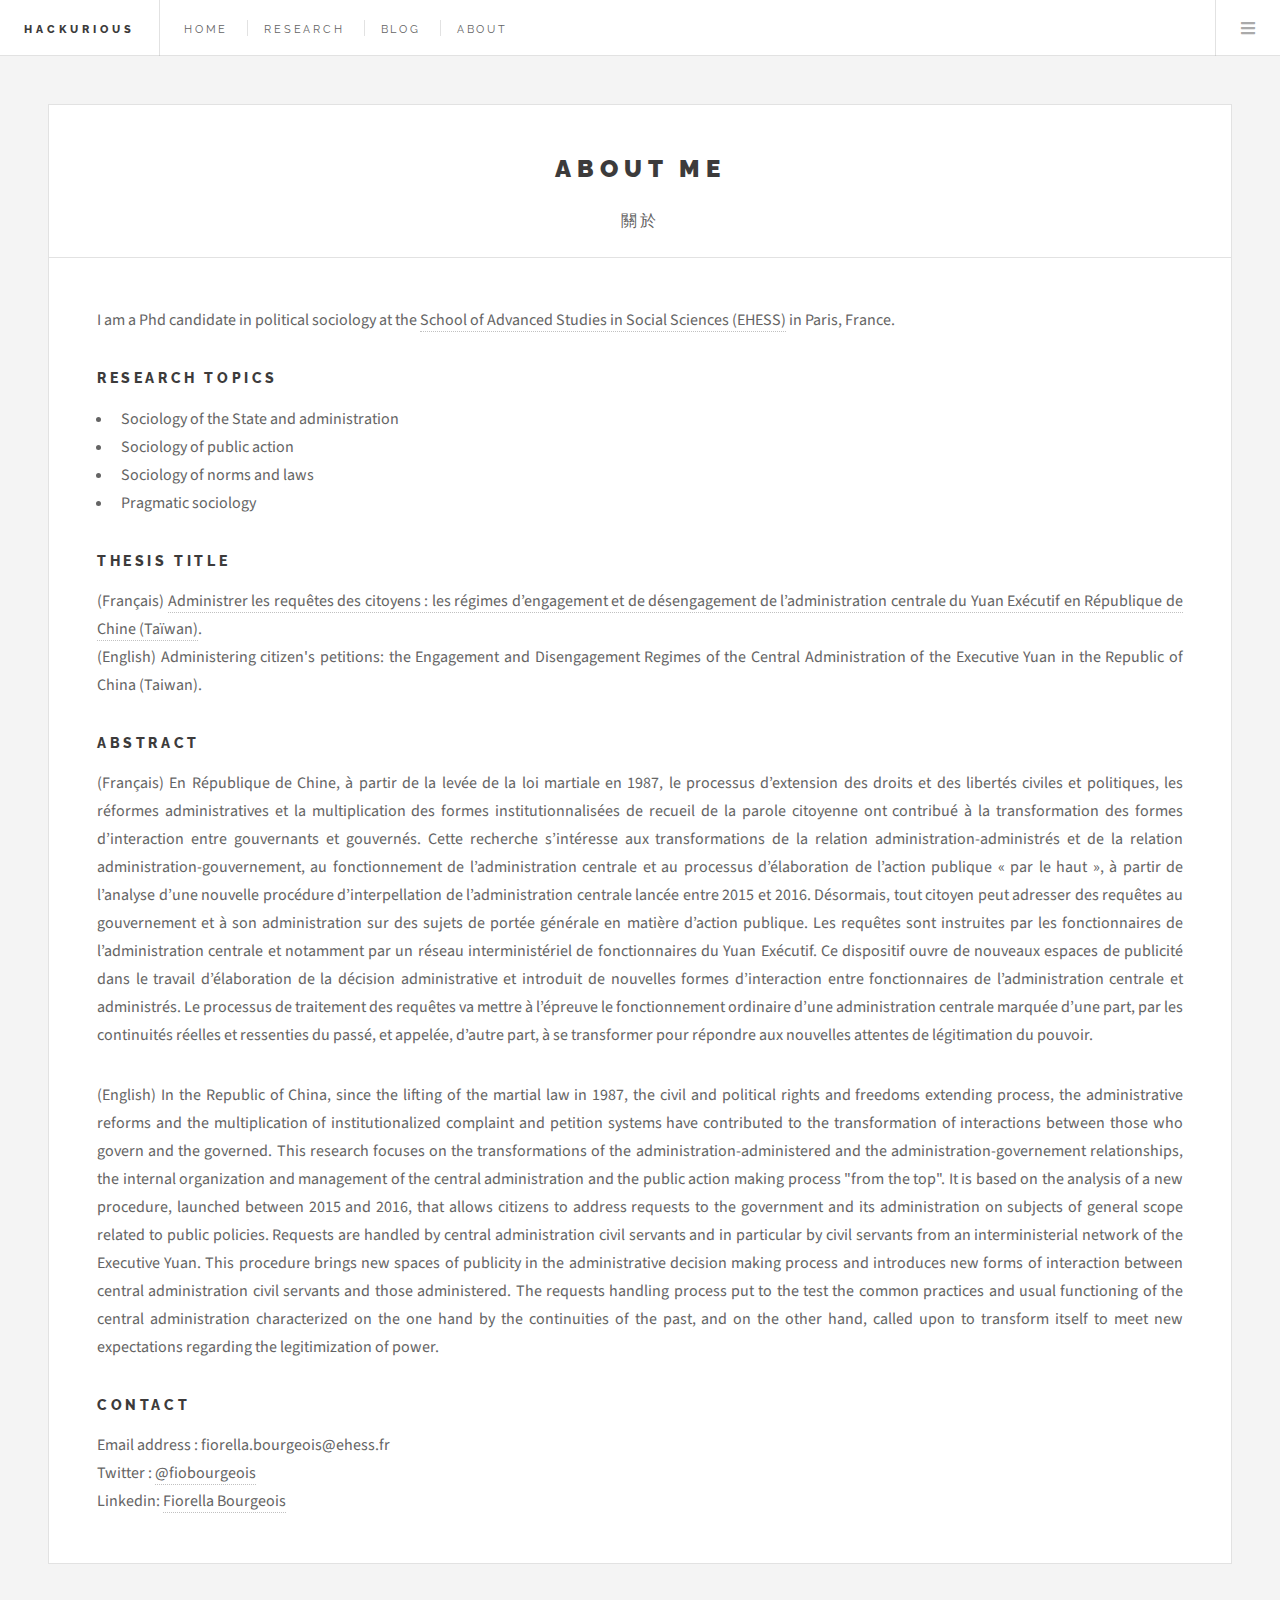
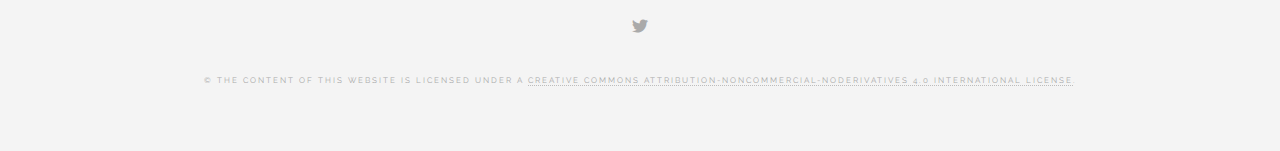
==== commit a7c7b70e: "Update about.html" ====
--- a/about.html
+++ b/about.html
@@ -91,9 +91,9 @@
 								
                                 <h3>Thesis title</h3>
                                 
-                                <p class="paragraphe"> (Français) <a href="https://theses.fr/s170798">Administrer les requêtes des citoyens : les régimes d’engagement et de désengagement de l’administration centrale du Yuan Exécutif en République de Chine (Taïwan)</a>.</p>
-				
-				<p class="paragraphe"> (English) Administering citizen's petitions: the Engagement and Disengagement Regimes of the Central Administration of the Executive Yuan in the Republic of China (Taiwan).</p>
+                                <p class="paragraphe"> (Français) <a href="https://theses.fr/s170798">Administrer les requêtes des citoyens : les régimes d’engagement et de désengagement de l’administration centrale du Yuan Exécutif en République de Chine (Taïwan)</a>.
+				<br>
+				(English) Administering citizen's petitions: the Engagement and Disengagement Regimes of the Central Administration of the Executive Yuan in the Republic of China (Taiwan).</p>
 								
 				<h3>Abstract</h3>
 
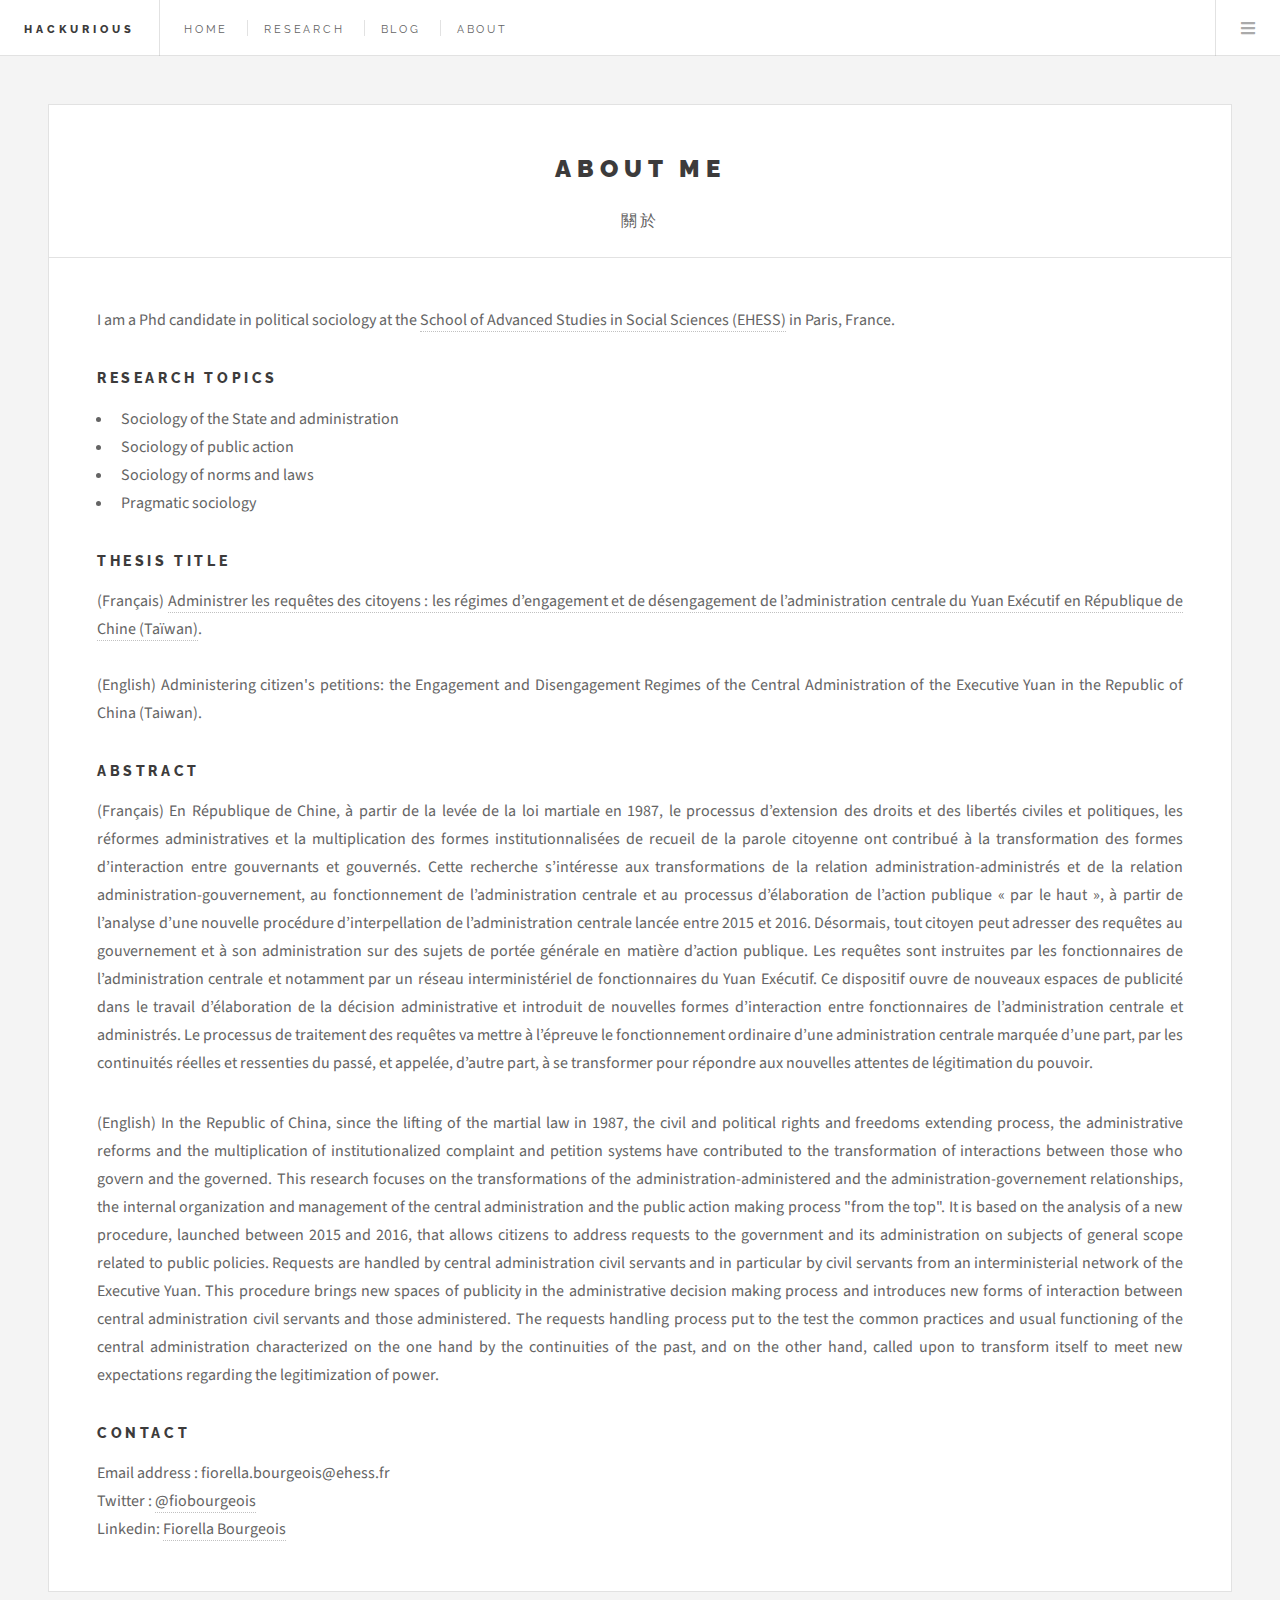
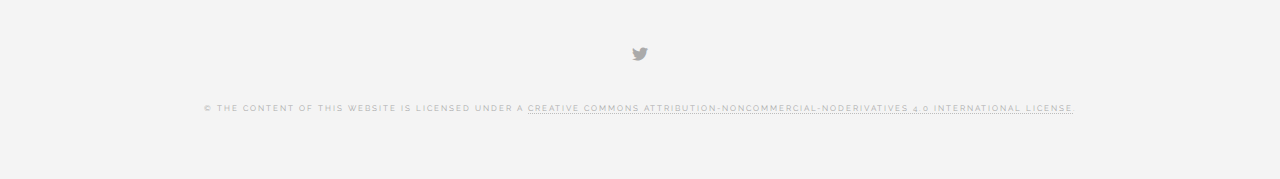
==== commit ad54d72a: "Update about.html" ====
--- a/about.html
+++ b/about.html
@@ -92,7 +92,7 @@
                                 <h3>Thesis title</h3>
                                 
                                 <p class="paragraphe"> (Français) <a href="https://theses.fr/s170798">Administrer les requêtes des citoyens : les régimes d’engagement et de désengagement de l’administration centrale du Yuan Exécutif en République de Chine (Taïwan)</a>.
-				<br>
+				<br><br>
 				(English) Administering citizen's petitions: the Engagement and Disengagement Regimes of the Central Administration of the Executive Yuan in the Republic of China (Taiwan).</p>
 								
 				<h3>Abstract</h3>
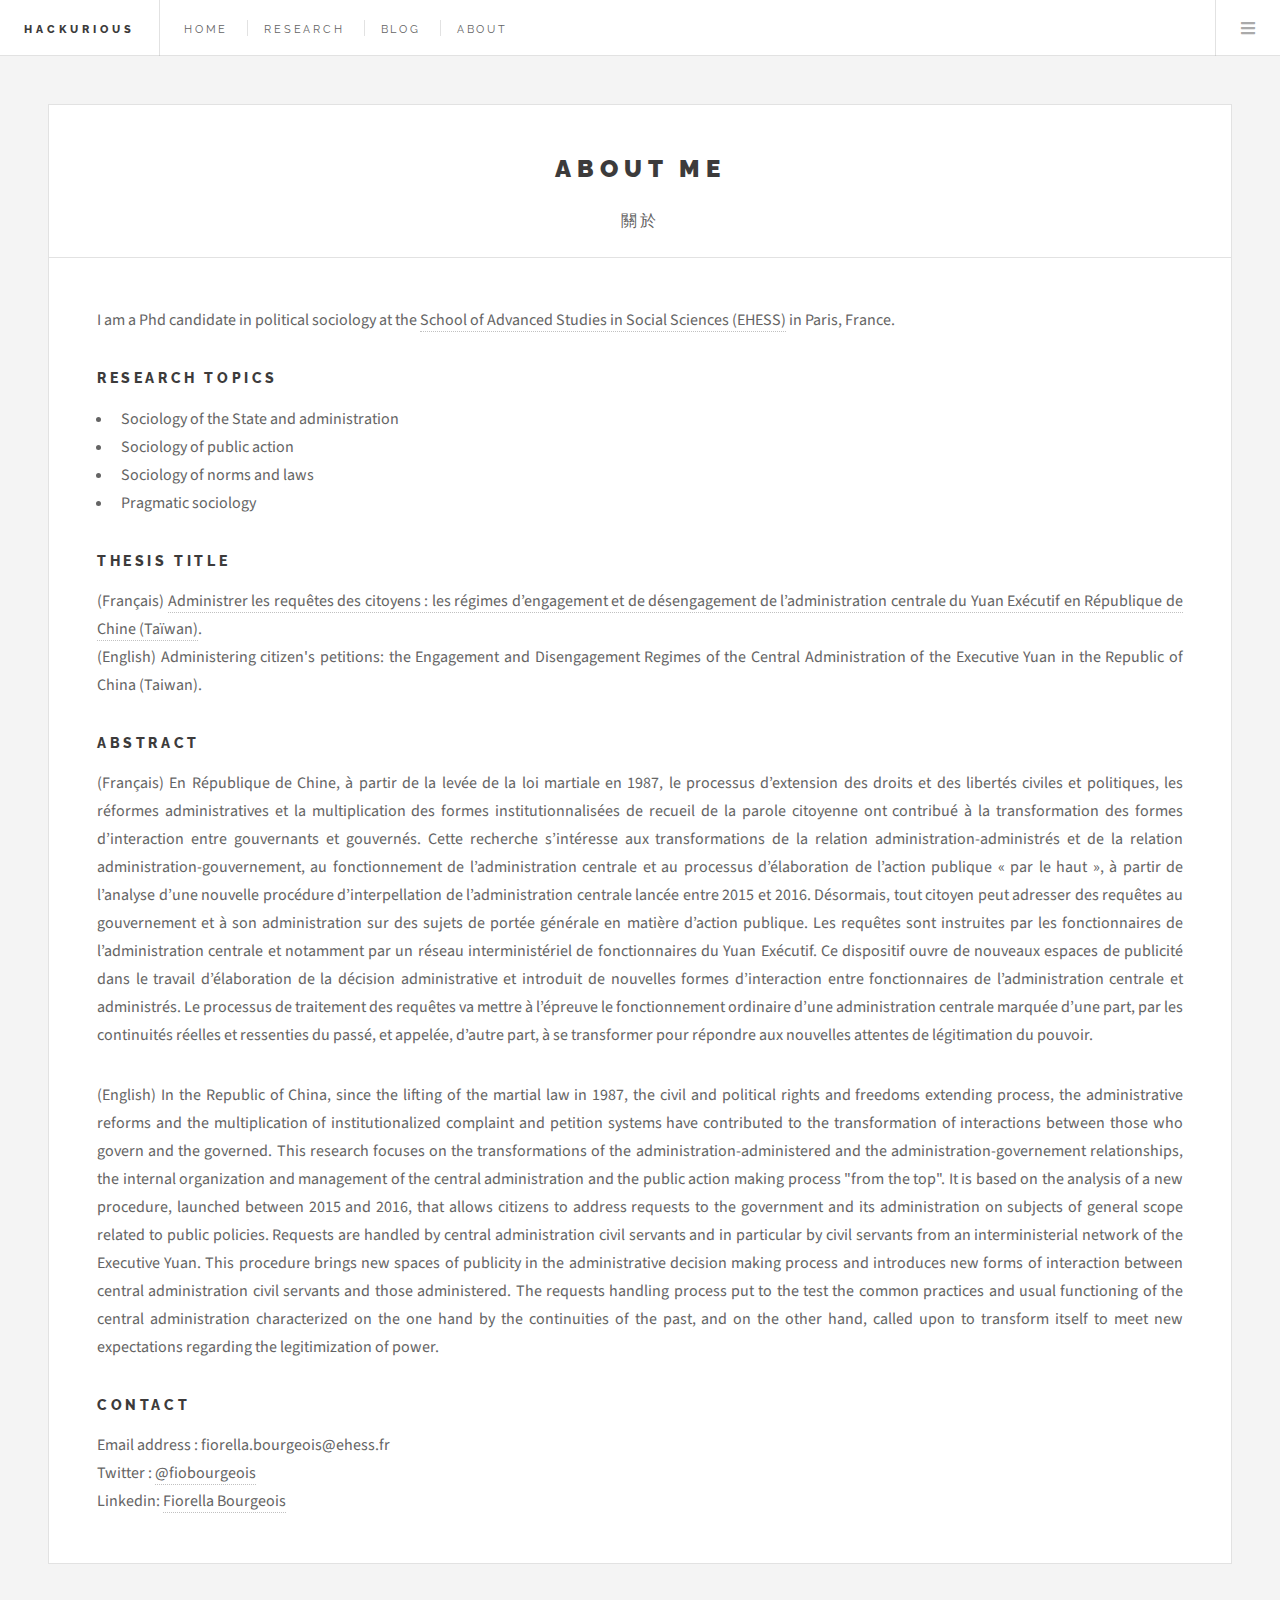
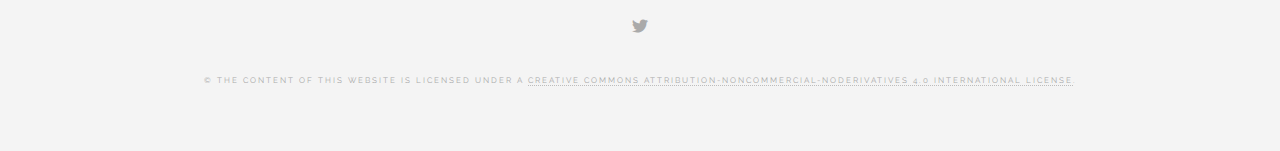
==== commit c41bd27a: "Update about.html" ====
--- a/about.html
+++ b/about.html
@@ -92,7 +92,7 @@
                                 <h3>Thesis title</h3>
                                 
                                 <p class="paragraphe"> (Français) <a href="https://theses.fr/s170798">Administrer les requêtes des citoyens : les régimes d’engagement et de désengagement de l’administration centrale du Yuan Exécutif en République de Chine (Taïwan)</a>.
-				<br><br>
+				<br>
 				(English) Administering citizen's petitions: the Engagement and Disengagement Regimes of the Central Administration of the Executive Yuan in the Republic of China (Taiwan).</p>
 								
 				<h3>Abstract</h3>
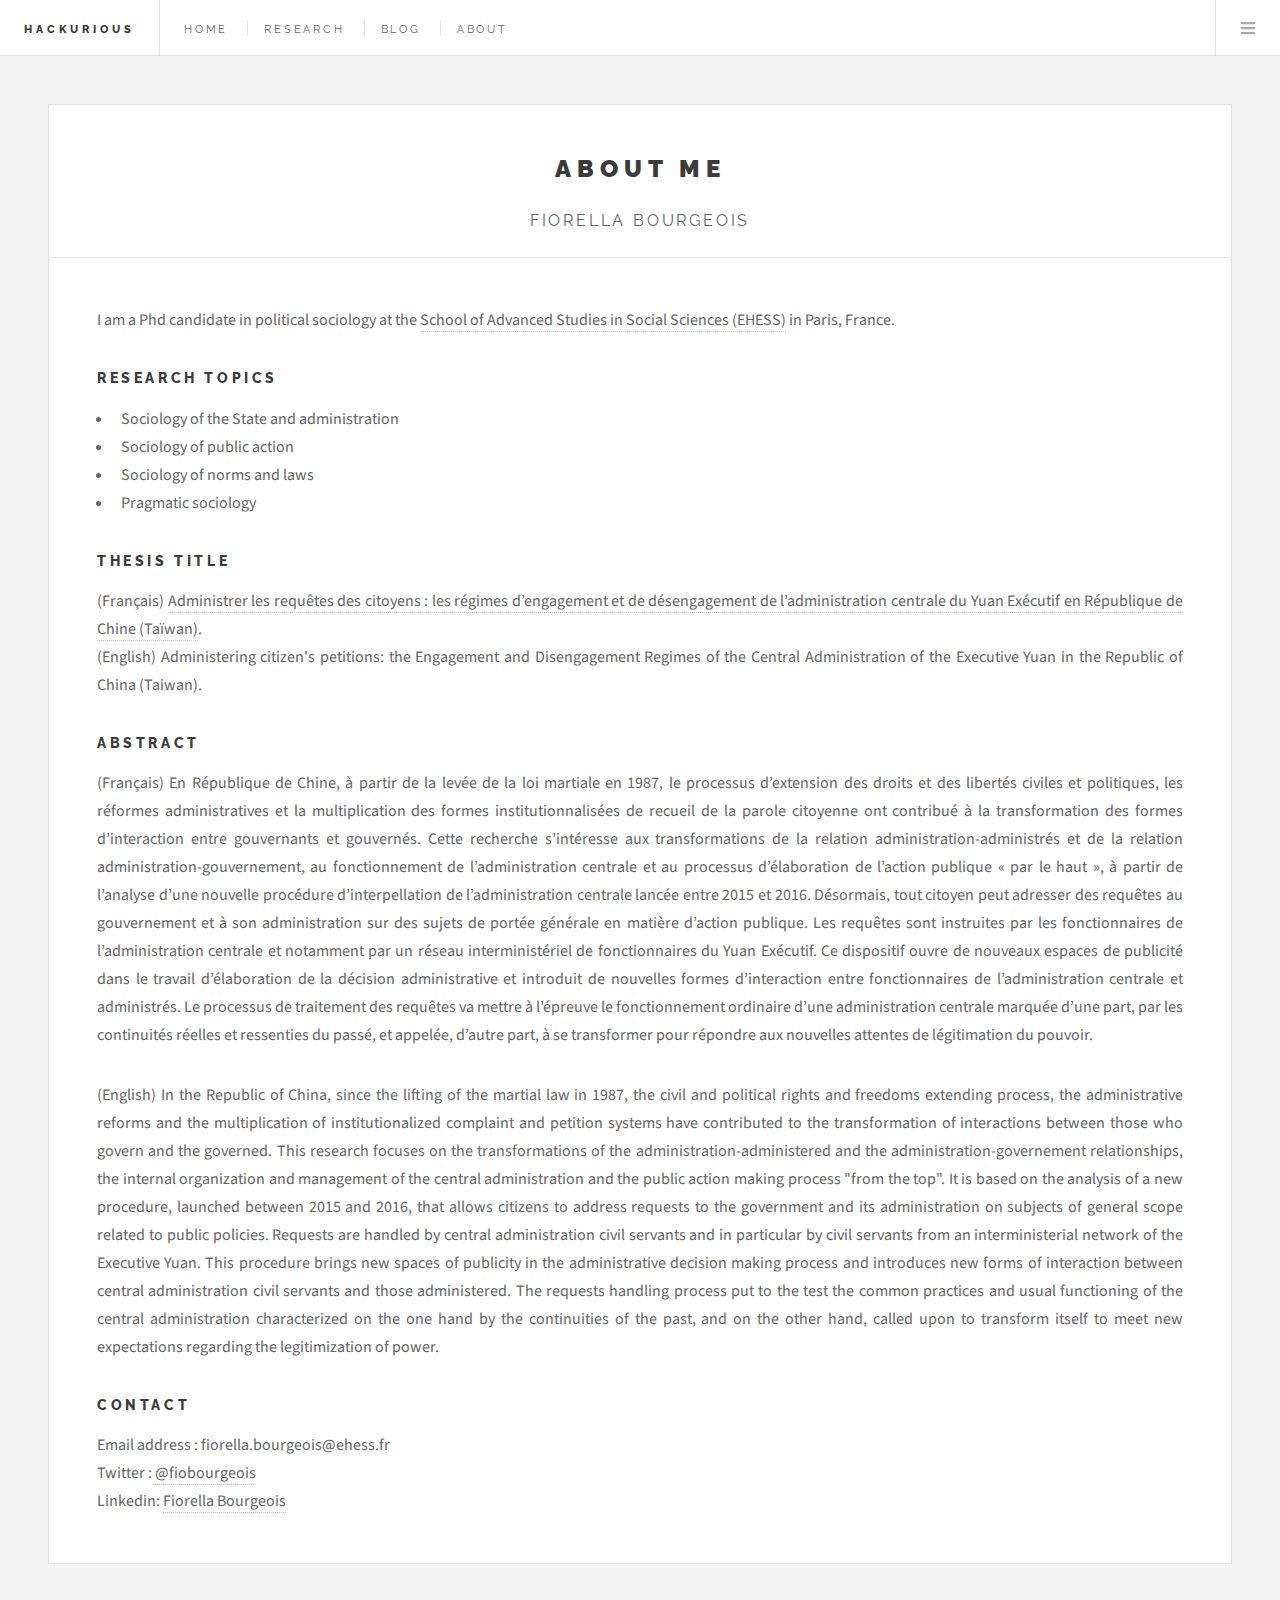
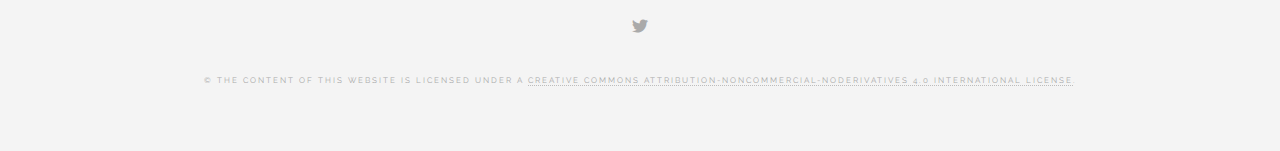
==== commit 22ff8569: "Update about.html" ====
--- a/about.html
+++ b/about.html
@@ -75,7 +75,7 @@
 								<header>
 									<div class="title">
 										<h2>About me</h2>
-                                        <p><FONT size=3em>關於</FONT></p>
+                                        <p><FONT size=3em>Fiorella Bourgeois</FONT></p>
 									</div>
 								</header>
 				<p class="paragraphe">I am a Phd candidate in political sociology at the <a href="https://www.ehess.fr/fr">School of Advanced Studies in Social Sciences (EHESS)</a> in Paris, France.</p>
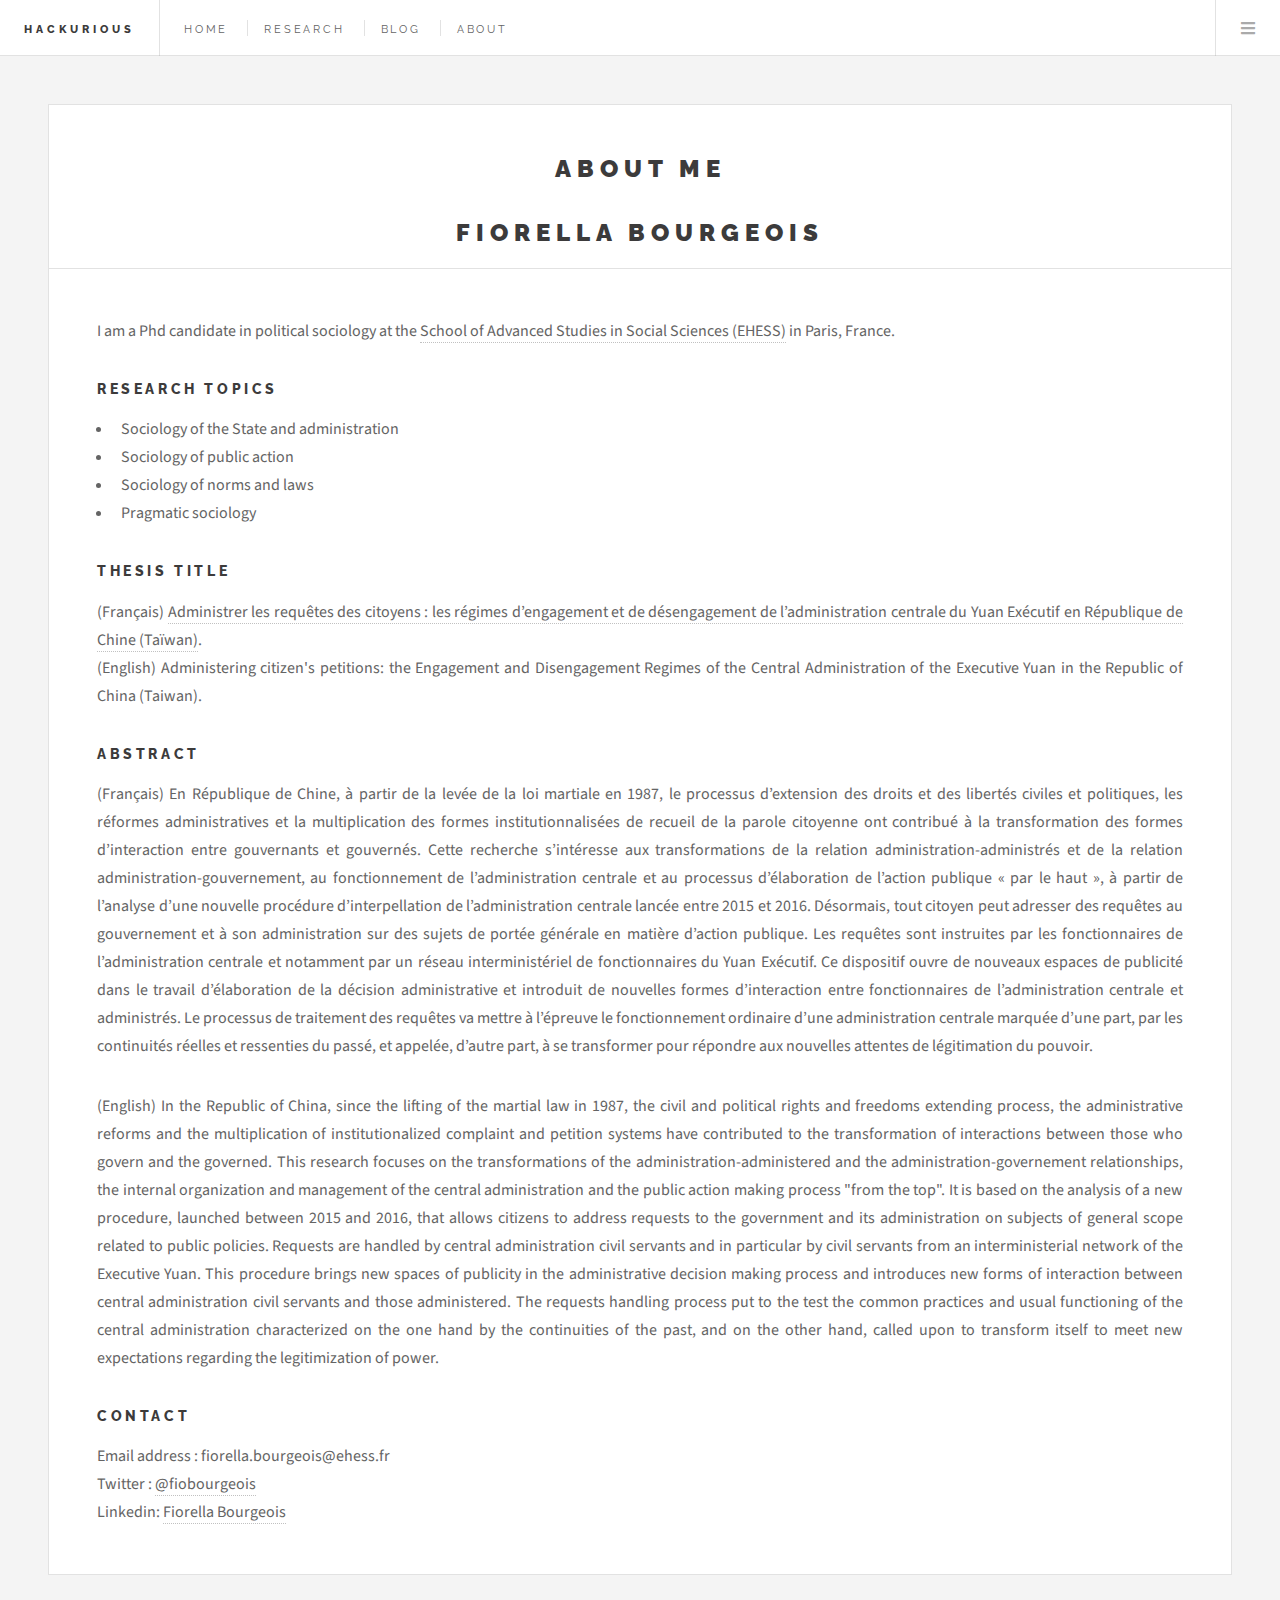
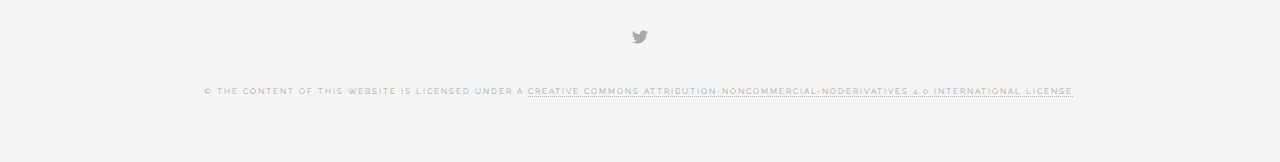
==== commit e3ba1f91: "Update about.html" ====
--- a/about.html
+++ b/about.html
@@ -75,7 +75,7 @@
 								<header>
 									<div class="title">
 										<h2>About me</h2>
-                                        <p><FONT size=3em>Fiorella Bourgeois</FONT></p>
+                                        <h2>Fiorella Bourgeois</h2>
 									</div>
 								</header>
 				<p class="paragraphe">I am a Phd candidate in political sociology at the <a href="https://www.ehess.fr/fr">School of Advanced Studies in Social Sciences (EHESS)</a> in Paris, France.</p>
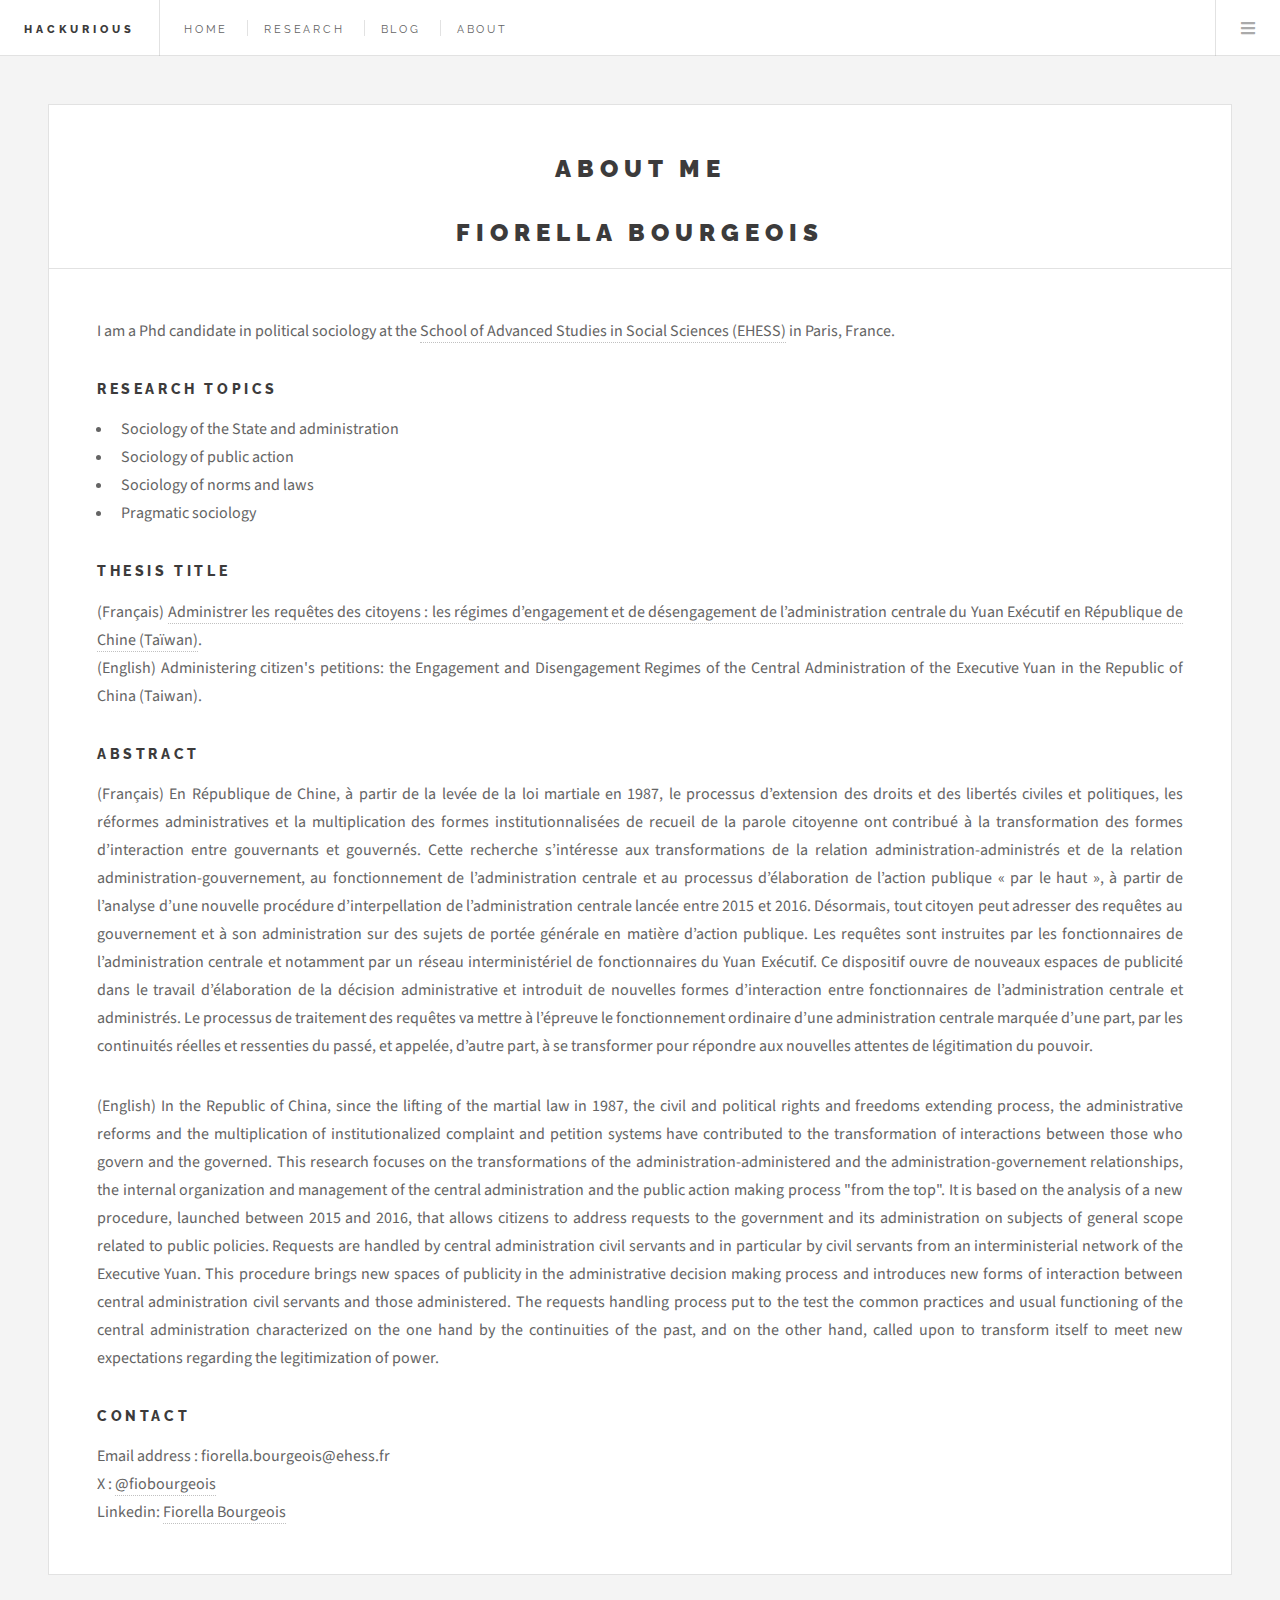
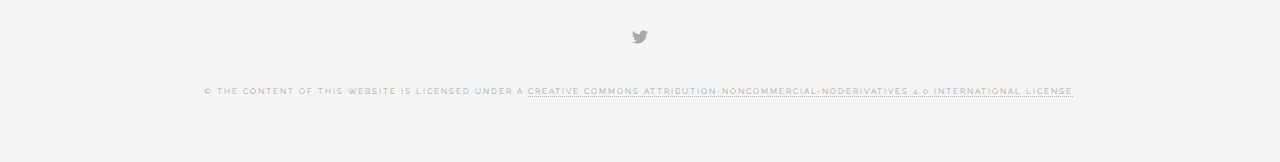
==== commit d47a8bb8: "Update about.html" ====
--- a/about.html
+++ b/about.html
@@ -105,7 +105,7 @@
                                 
                                 <p>Email address : fiorella.bourgeois@ehess.fr
                                 <br>
-                                Twitter : <a href="https://twitter.com/fiobourgeois">@fiobourgeois</a>
+                                X : <a href="https://twitter.com/fiobourgeois">@fiobourgeois</a>
                                 <br>
                                 Linkedin: <a href="https://www.linkedin.com/in/fiorellabourgeois/">Fiorella Bourgeois</a>
                                 <br>
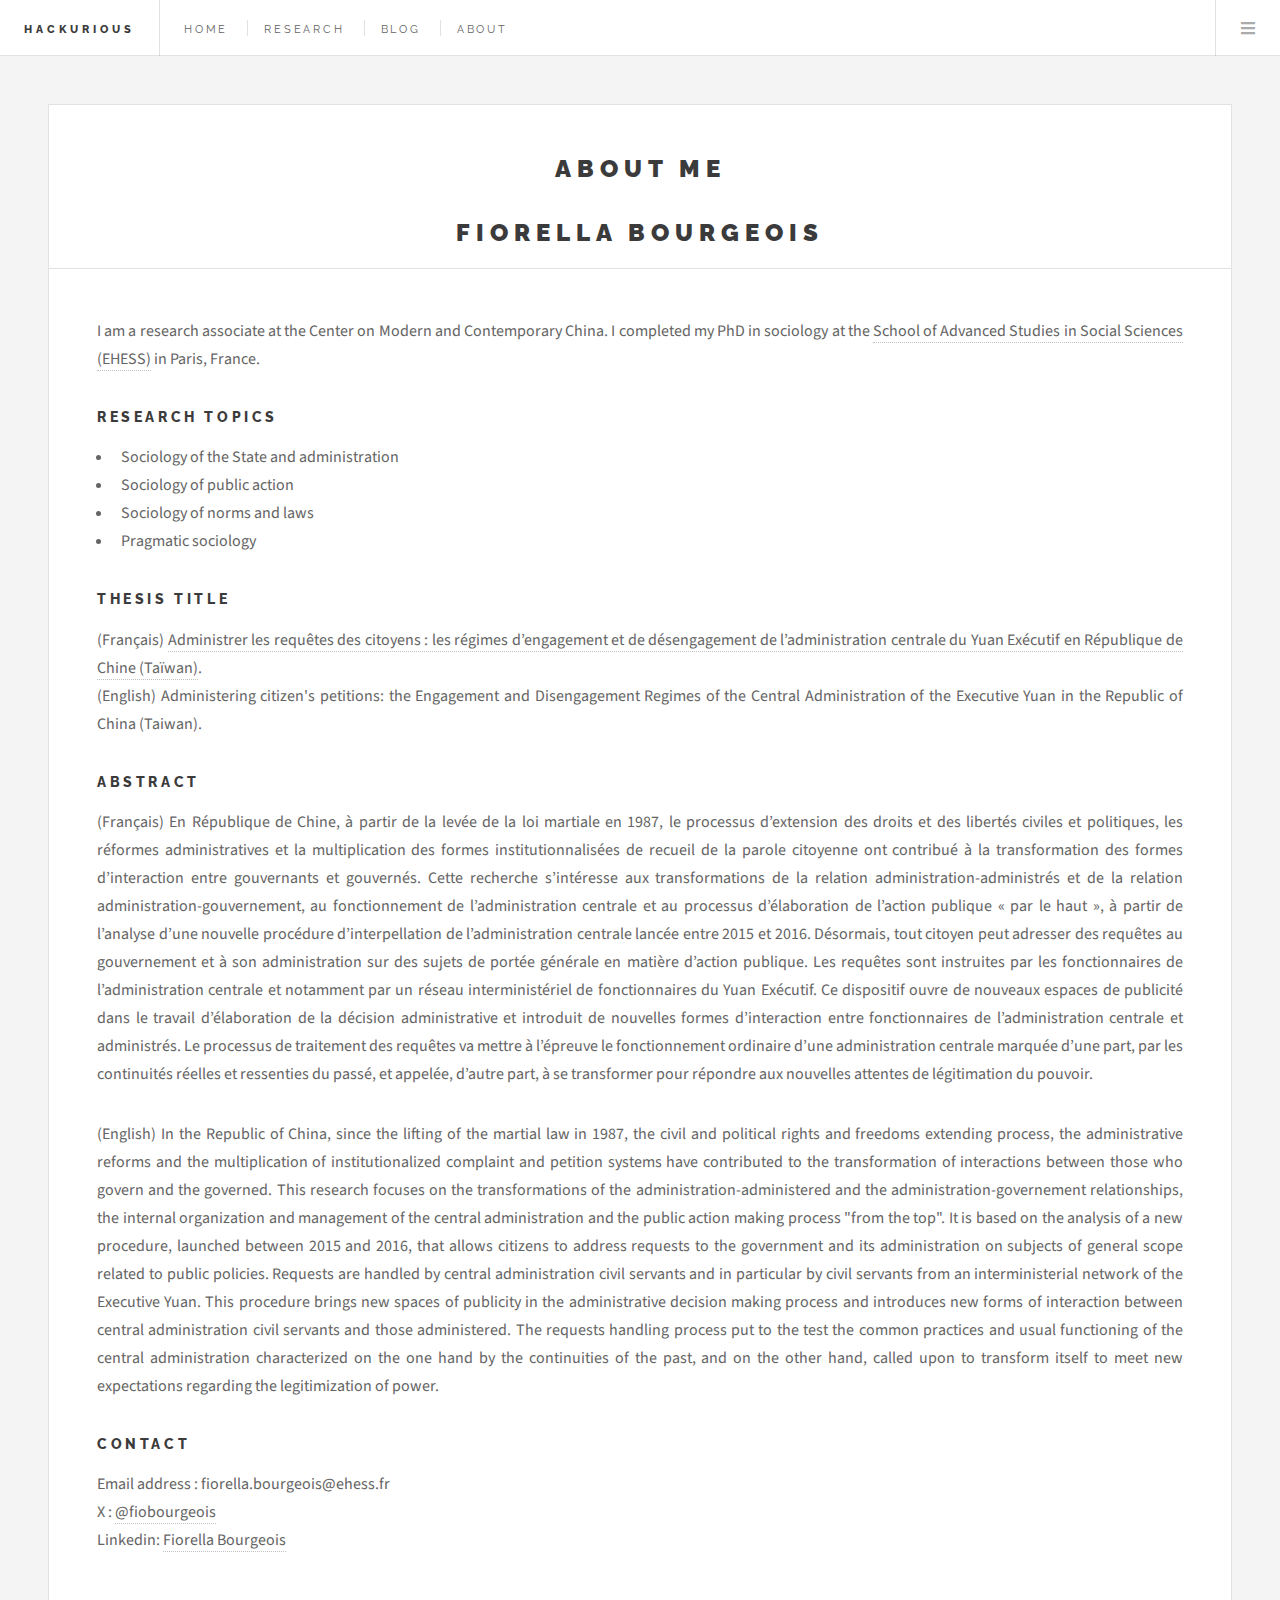
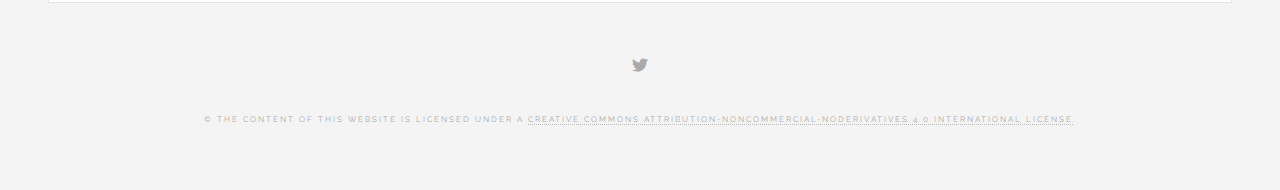
==== commit c98d8d35: "Update about.html" ====
--- a/about.html
+++ b/about.html
@@ -78,7 +78,7 @@
                                         <h2>Fiorella Bourgeois</h2>
 									</div>
 								</header>
-				<p class="paragraphe">I am a Phd candidate in political sociology at the <a href="https://www.ehess.fr/fr">School of Advanced Studies in Social Sciences (EHESS)</a> in Paris, France.</p>
+				<p class="paragraphe">I am a research associate at the Center on Modern and Contemporary China. I completed my PhD in sociology at the <a href="https://www.ehess.fr/fr">School of Advanced Studies in Social Sciences (EHESS)</a> in Paris, France.</p>
 
 				<h3>Research topics</h3>
                                 
